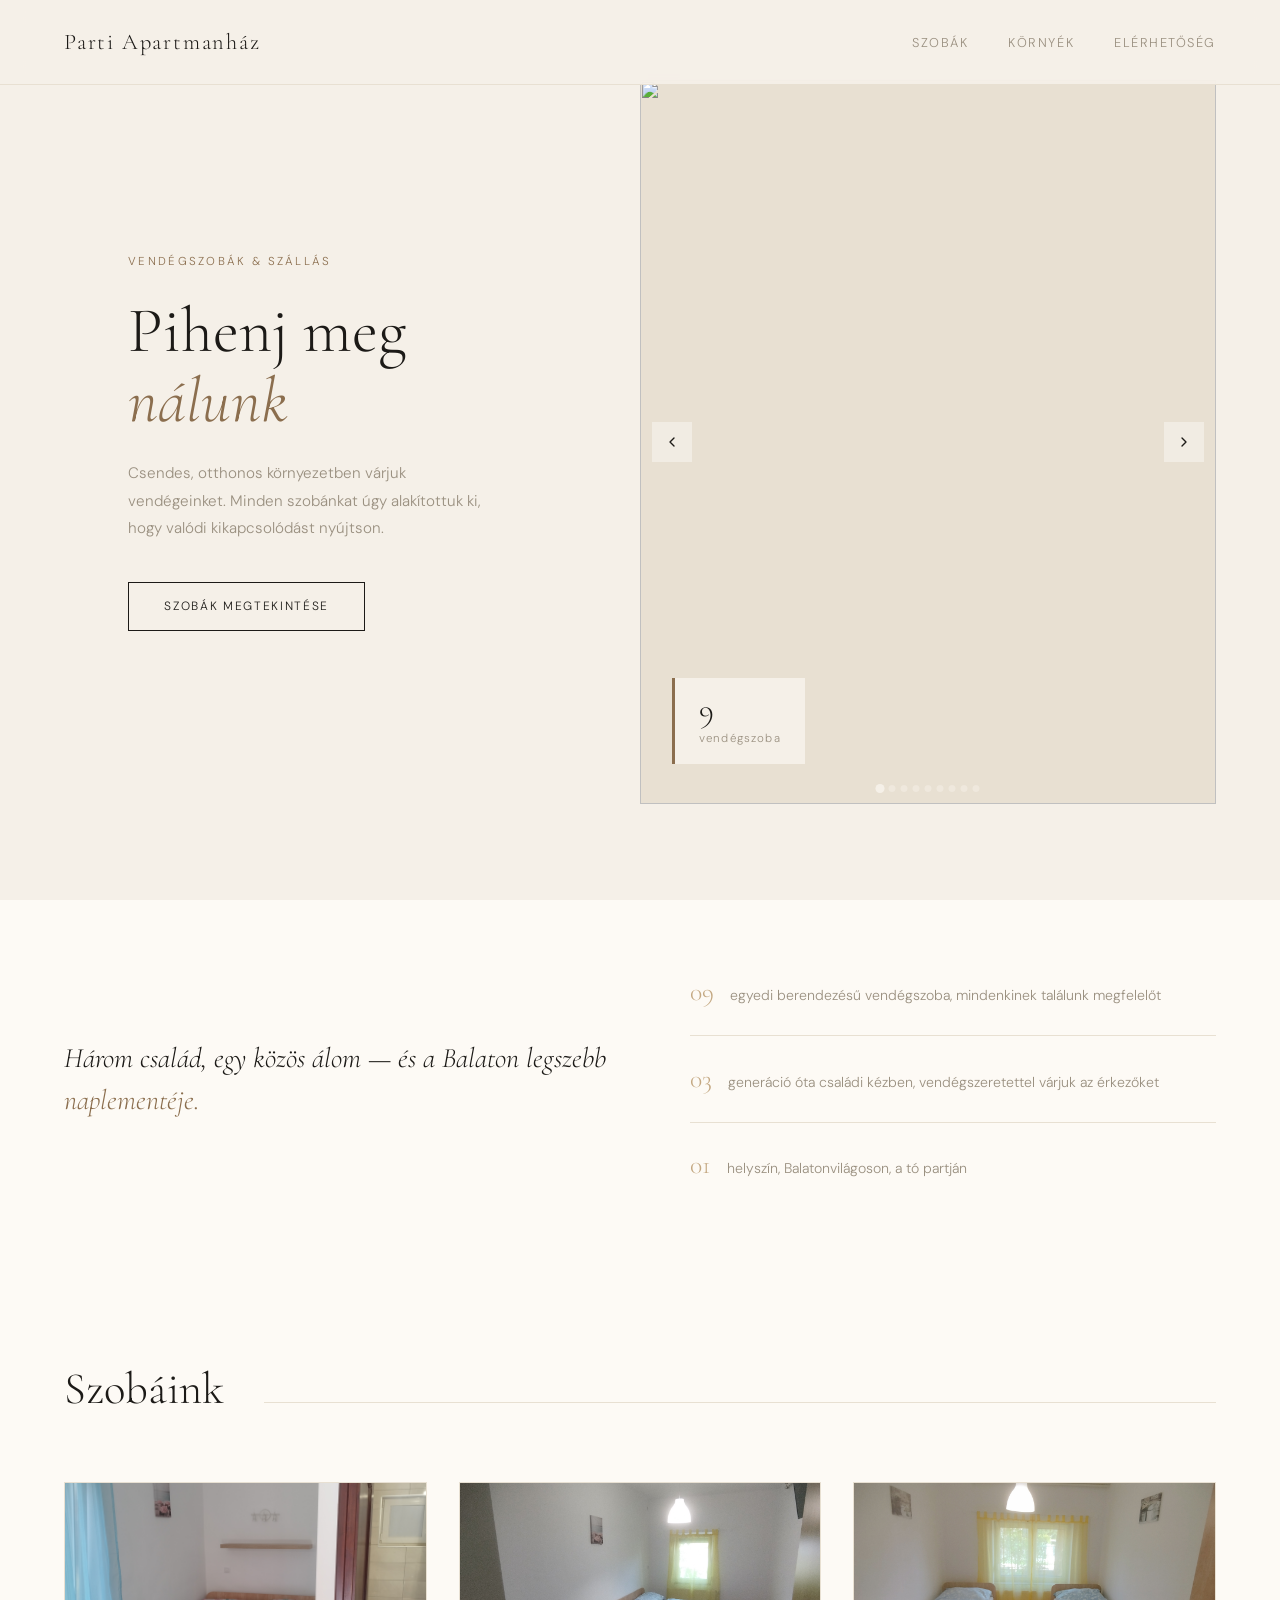
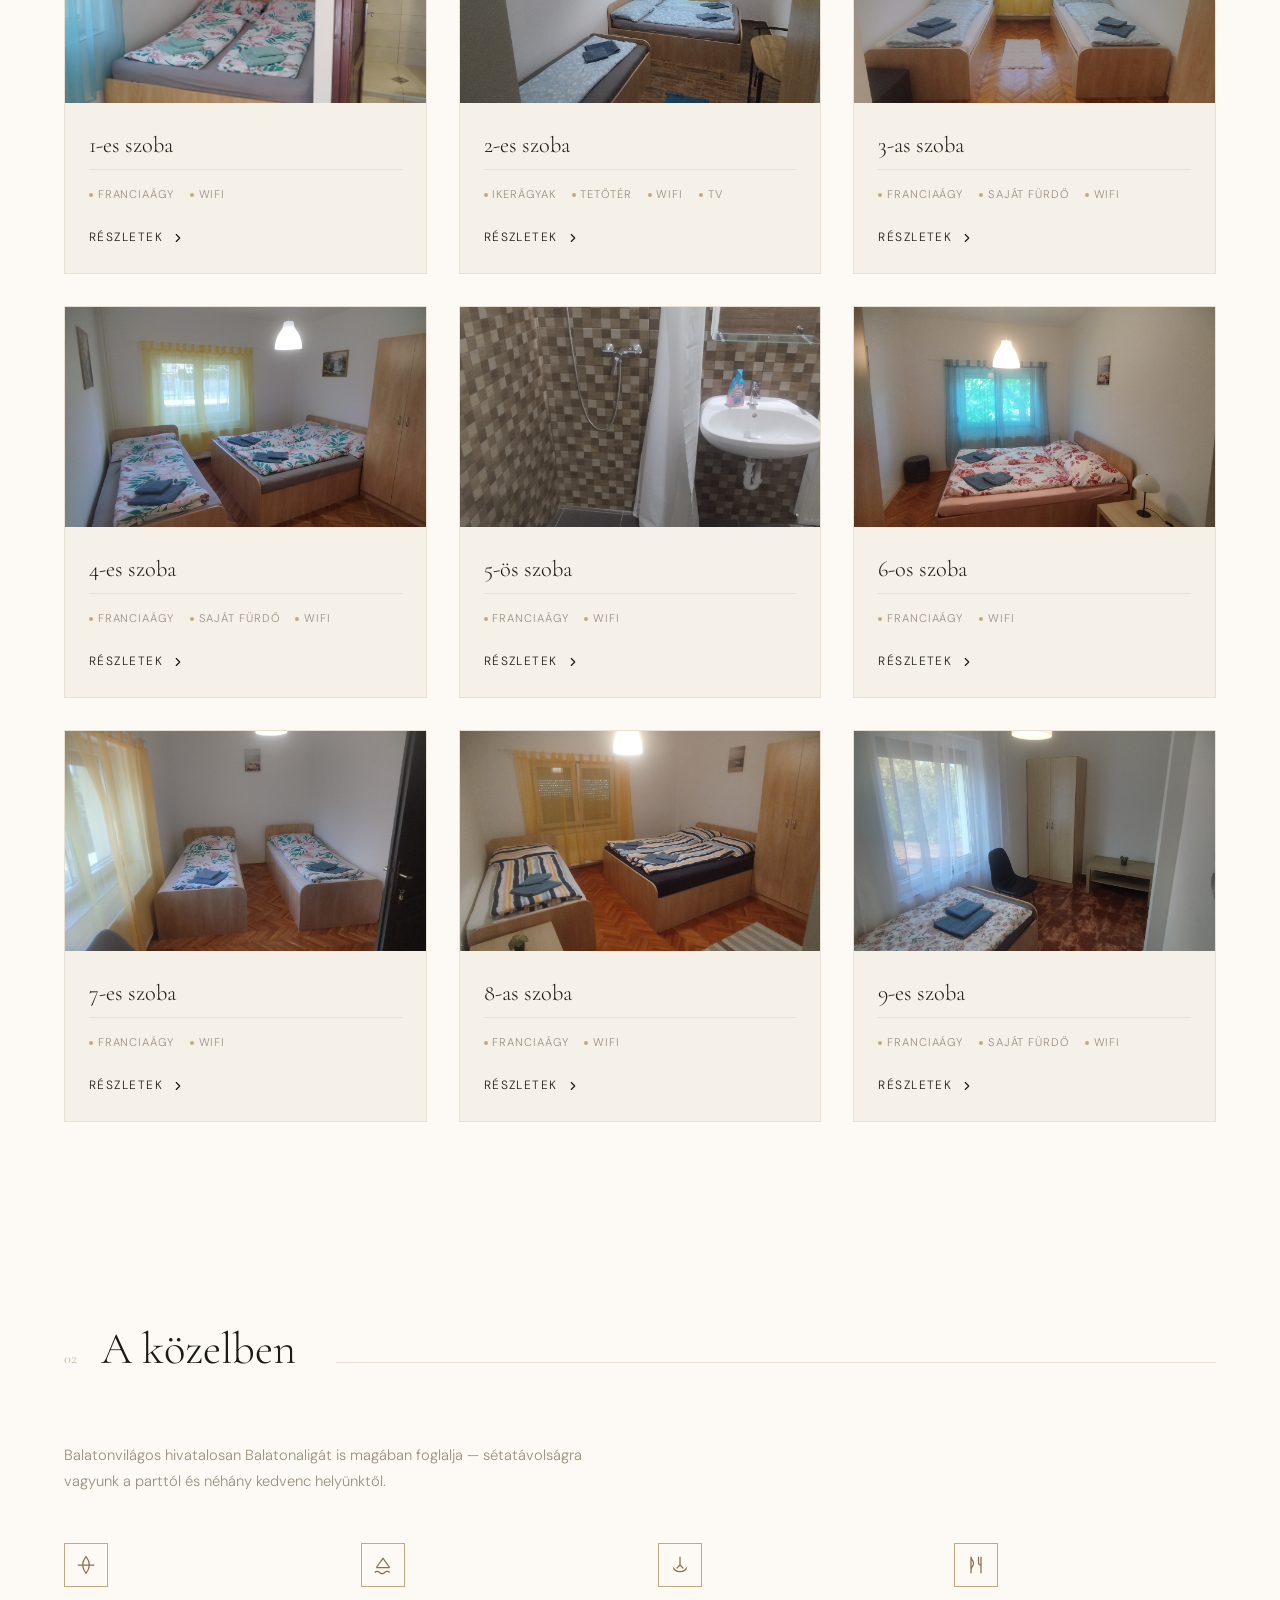
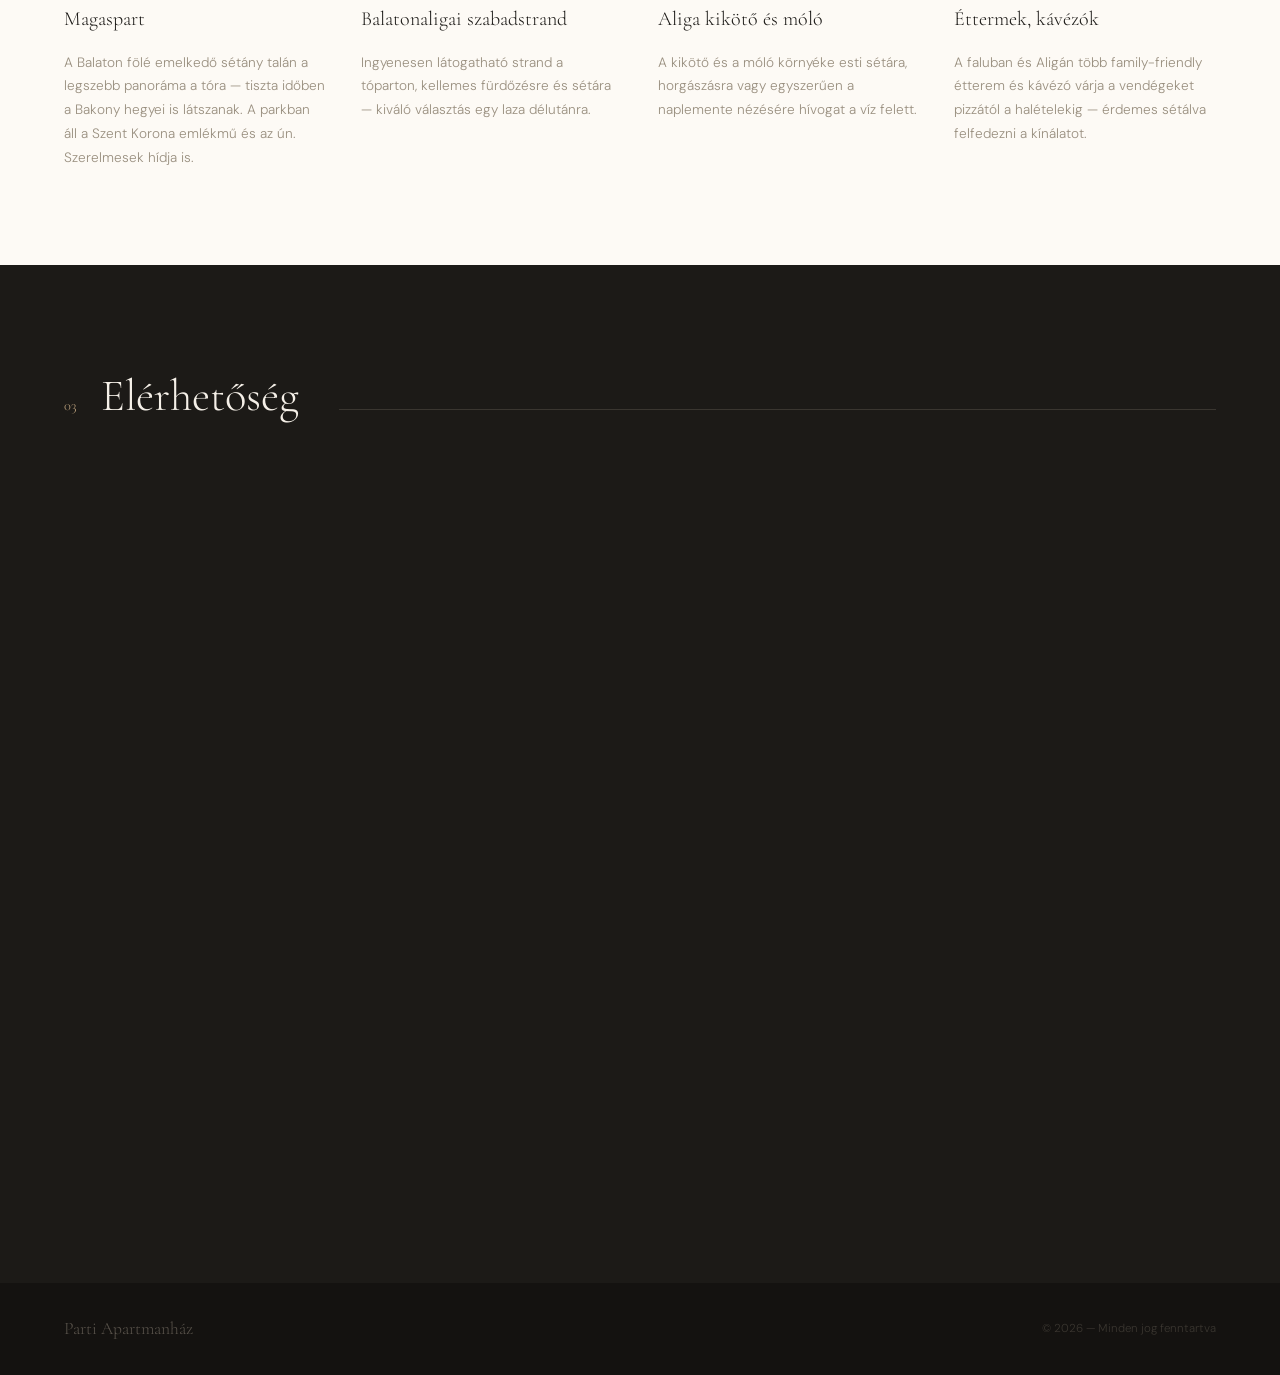
==== szoba.html @ 96afa7cb "feature" ====
<!DOCTYPE html>
<html lang="hu">

<head>
  <meta charset="UTF-8">
  <meta name="viewport" content="width=device-width, initial-scale=1.0">
  <title id="page-title">Szoba | Parti Apartmanház Balatonvilágos</title>
  <link rel="preconnect" href="https://fonts.googleapis.com">
  <link
    href="https://fonts.googleapis.com/css2?family=Cormorant+Garamond:ital,wght@0,300;0,400;1,300&family=DM+Sans:wght@300;400&display=swap"
    rel="stylesheet">
  <link rel="stylesheet" href="style.css">
</head>

<body>

  <nav>
    <a href="index.html" class="nav-logo">Parti Apartmanház</a>
    <ul class="nav-links">
      <li><a href="index.html#szobak">Szobák</a></li>
      <li><a href="index.html#elerhetoseg">Elérhetőség</a></li>
    </ul>
    <button class="nav-toggle" id="nav-toggle" aria-label="Menü">
      <svg viewBox="0 0 24 24" fill="none" stroke-width="2" stroke-linecap="round"><line x1="3" y1="6" x2="21" y2="6"/><line x1="3" y1="12" x2="21" y2="12"/><line x1="3" y1="18" x2="21" y2="18"/></svg>
    </button>
    <div class="mobile-menu" id="mobile-menu">
      <a href="index.html#szobak">Szobák</a>
      <a href="index.html#elerhetoseg">Elérhetőség</a>
    </div>
  </nav>

  <div class="page-header">
    <a href="index.html" class="back-home">
      <svg viewBox="0 0 24 24" fill="none" stroke-width="2" stroke-linecap="round" stroke-linejoin="round"><polyline points="15 18 9 12 15 6"/></svg>
      Vissza a főoldalra
    </a>
    <nav class="breadcrumb" aria-label="Morzsamenü">
      <a href="index.html">Főoldal</a>
      <span class="sep">/</span>
      <a href="index.html#szobak">Szobák</a>
      <span class="sep">/</span>
      <span class="current" id="breadcrumb-room">…</span>
    </nav>
  </div>

  <!-- SZOBA RÉSZLETEK -->
  <section class="room-hero" id="room-hero">
    <div class="room-hero-gallery">
      <div class="slideshow" id="room-slideshow">
        <div class="slideshow-track"></div>
        <button class="slide-btn prev" aria-label="Előző">
          <svg viewBox="0 0 24 24" fill="none" stroke-width="2" stroke-linecap="round" stroke-linejoin="round"><polyline points="15 18 9 12 15 6"/></svg>
        </button>
        <button class="slide-btn next" aria-label="Következő">
          <svg viewBox="0 0 24 24" fill="none" stroke-width="2" stroke-linecap="round" stroke-linejoin="round"><polyline points="9 18 15 12 9 6"/></svg>
        </button>
        <div class="slide-dots"></div>
      </div>
    </div>
    <div class="room-hero-info">
      <span class="room-hero-badge" id="room-badge" style="display:none;"></span>
      <h1 class="room-hero-name" id="room-name">…</h1>
      <p class="room-hero-desc" id="room-desc" style="display:none;"></p>
      <div class="room-hero-features" id="room-features"></div>
      <div class="price-calc" id="price-calc">
        <p class="calc-title">Ár kalkulátor</p>
        <div class="calc-row">
          <div class="calc-field">
            <label for="calc-checkin">Érkezés</label>
            <input type="date" id="calc-checkin">
          </div>
          <div class="calc-field">
            <label for="calc-checkout">Távozás</label>
            <input type="date" id="calc-checkout">
          </div>
        </div>
        <div class="calc-row calc-row-guests">
          <div class="calc-field">
            <label for="calc-guests">Fő</label>
            <input type="number" id="calc-guests" min="1" value="2">
          </div>
        </div>
        <div class="calc-result" id="calc-result"></div>
        <a href="#" class="btn calc-cta" id="calc-inquiry">Ajánlatkérés e-mailben</a>
        <div class="calc-phone-block">
          <span class="calc-phone-label">Vagy hívj minket közvetlenül</span>
          <a href="tel:+36305339227" class="calc-phone">
            <svg viewBox="0 0 24 24" fill="none" stroke="currentColor" stroke-width="1.5">
              <path d="M22 16.92v3a2 2 0 01-2.18 2 19.79 19.79 0 01-8.63-3.07A19.5 19.5 0 013.07 9.81 19.79 19.79 0 01.5 1.23 2 2 0 012.48 1h3a2 2 0 012 1.72c.127.96.361 1.903.7 2.81a2 2 0 01-.45 2.11L6.91 8.5a16 16 0 006.59 6.59l1.56-1.56a2 2 0 012.11-.45c.907.339 1.85.573 2.81.7A2 2 0 0122 16.92z"/>
            </svg>
            +36 30 533 9227
          </a>
        </div>
        <p class="calc-note">A megjelenő ár tájékoztató jellegű; a végleges foglalást e-mailben vagy telefonon erősítjük vissza.</p>
      </div>
    </div>
  </section>

  <!-- LAPOZÁS A SZOBÁK KÖZÖTT -->
  <nav class="room-pagination" id="room-pagination" aria-label="Szoba lapozó"></nav>

  <!-- ELÉRHETŐSÉG -->
  <section id="elerhetoseg">
    <div class="section-header fade-in">
      <span class="section-num">02</span>
      <h2 class="section-title">Elérhetőség</h2>
      <div class="section-divider"></div>
    </div>
    <div class="contact-grid">
      <div class="fade-in">
        <p class="contact-intro">Szívesen várjuk érdeklődésüket és foglalásaikat.</p>
        <p class="contact-note">Kérdés esetén hívjon minket telefonon vagy írjon e-mailt</p>
      </div>
      <div class="contact-items fade-in">
        <div class="contact-item">
          <div class="contact-icon">
            <svg width="18" height="18" viewBox="0 0 24 24" fill="none" stroke="currentColor" stroke-width="1.5">
              <path d="M22 16.92v3a2 2 0 01-2.18 2 19.79 19.79 0 01-8.63-3.07A19.5 19.5 0 013.07 9.81 19.79 19.79 0 01.5 1.23 2 2 0 012.48 1h3a2 2 0 012 1.72c.127.96.361 1.903.7 2.81a2 2 0 01-.45 2.11L6.91 8.5a16 16 0 006.59 6.59l1.56-1.56a2 2 0 012.11-.45c.907.339 1.85.573 2.81.7A2 2 0 0122 16.92z"/>
            </svg>
          </div>
          <div>
            <div class="contact-label">Telefon</div>
            <div class="contact-value"><a href="tel:+36305339227">+36 30 533 9227</a></div>
          </div>
        </div>
        <div class="contact-item">
          <div class="contact-icon">
            <svg width="18" height="18" viewBox="0 0 24 24" fill="none" stroke="currentColor" stroke-width="1.5">
              <path d="M4 4h16c1.1 0 2 .9 2 2v12c0 1.1-.9 2-2 2H4c-1.1 0-2-.9-2-2V6c0-1.1.9-2 2-2z"/>
              <polyline points="22,6 12,13 2,6"/>
            </svg>
          </div>
          <div>
            <div class="contact-label">E-mail</div>
            <div class="contact-value"><a href="mailto:albitzgabor@freemail.hu">albitzgabor@freemail.hu</a></div>
          </div>
        </div>
        <div class="contact-item">
          <div class="contact-icon">
            <svg width="18" height="18" viewBox="0 0 24 24" fill="none" stroke="currentColor" stroke-width="1.5">
              <path d="M21 10c0 7-9 13-9 13s-9-6-9-13a9 9 0 0118 0z"/>
              <circle cx="12" cy="10" r="3"/>
            </svg>
          </div>
          <div>
            <div class="contact-label">Cím</div>
            <div class="contact-value">Balatonvilágos, Hunyadi u. 19, 8170</div>
          </div>
        </div>
      </div>
    </div>
  </section>

  <footer>
    <span class="footer-logo">Parti Apartmanház</span>
    <span class="footer-copy">&copy; 2026 — Minden jog fenntartva</span>
  </footer>

  <!-- LIGHTBOX -->
  <div id="lb-overlay">
    <button id="lb-close" aria-label="Bezárás">×</button>
    <button id="lb-prev" aria-label="Előző">‹</button>
    <img id="lb-img" src="" alt="">
    <button id="lb-next" aria-label="Következő">›</button>
    <div id="lb-counter"></div>
  </div>

  <script src="images.js"></script>
  <script src="prices.js"></script>
  <script src="site.js"></script>
  <script>
  (() => {
    'use strict';

    const params = new URLSearchParams(window.location.search);
    const id = parseInt(params.get('id'), 10);
    const rooms = SITE_CONFIG.rooms;
    const idx = rooms.findIndex(r => r.id === id);

    if (idx === -1) {
      // Ismeretlen / hiányzó azonosító — vissza a szobalistához
      window.location.replace('index.html#szobak');
      return;
    }

    const room = rooms[idx];

    document.title = `${room.name} | Parti Apartmanház Balatonvilágos`;
    document.getElementById('breadcrumb-room').textContent = room.name;
    document.getElementById('room-name').textContent = room.name;

    if (room.badge) {
      const badgeEl = document.getElementById('room-badge');
      badgeEl.textContent = room.badge;
      badgeEl.style.display = '';
    }

    if (room.desc) {
      const descEl = document.getElementById('room-desc');
      descEl.textContent = room.desc;
      descEl.style.display = '';
    }

    document.getElementById('room-features').innerHTML =
      room.features.map(f => `<span class="feature-tag">${f}</span>`).join('');

    // ── Galéria ──────────────────────────────────────────────
    const gallery = document.getElementById('room-slideshow');
    Site.initSlideshow(gallery, room.images, room.autoDelay || 0);

    // ── Árkalkulátor ───────────────────────────────────────────
    Site.initPriceCalculator(
      document.getElementById('price-calc'),
      room,
      'albitzgabor@freemail.hu'
    );

    // ── Előző / következő szoba lapozó ────────────────────────
    const pag = document.getElementById('room-pagination');
    const prevRoom = rooms[(idx - 1 + rooms.length) % rooms.length];
    const nextRoom = rooms[(idx + 1) % rooms.length];

    pag.innerHTML = `
      <a href="szoba.html?id=${prevRoom.id}" class="prev">
        <span class="room-pagination-label">← Előző szoba</span>
        <span class="room-pagination-name">${prevRoom.name}</span>
      </a>
      <a href="szoba.html?id=${nextRoom.id}" class="next">
        <span class="room-pagination-label">Következő szoba →</span>
        <span class="room-pagination-name">${nextRoom.name}</span>
      </a>
    `;

    // ── Fade-in ────────────────────────────────────────────────
    Site.initFadeIn();

  })();
  </script>

</body>
</html>
---- style.css ----
*, *::before, *::after { box-sizing: border-box; margin: 0; padding: 0; }

:root {
  --sand: #F5F0E8;
  --stone: #E8E0D2;
  --warm-gray: #9A9080;
  --dark: #1C1A17;
  --accent: #8B6E4E;
  --light-accent: #C4A882;
}

html { scroll-behavior: smooth; }

body {
  font-family: 'DM Sans', sans-serif;
  background: var(--sand);
  color: var(--dark);
  font-weight: 300;
  line-height: 1.6;
  overflow-x: hidden;
}

a { color: inherit; }

/* ── NAV ── */
nav {
  position: fixed; top: 0; left: 0; right: 0; z-index: 100;
  display: flex; justify-content: space-between; align-items: center;
  padding: 1.5rem 4rem;
  background: rgba(245,240,232,.9);
  backdrop-filter: blur(12px);
  border-bottom: 1px solid var(--stone);
}
.nav-logo {
  font-family: 'Cormorant Garamond', serif;
  font-size: 1.4rem; font-weight: 300; letter-spacing: .08em;
  color: var(--dark); text-decoration: none;
}
.nav-links { display: flex; gap: 2.5rem; list-style: none; }
.nav-links a {
  font-size: .8rem; letter-spacing: .12em; text-transform: uppercase;
  color: var(--warm-gray); text-decoration: none; transition: color .2s;
}
.nav-links a:hover, .nav-links a.active { color: var(--dark); }

.nav-toggle {
  display: none; background: none; border: none; cursor: pointer;
  width: 40px; height: 40px; align-items: center; justify-content: center;
  flex-shrink: 0;
}
.nav-toggle svg { width: 22px; height: 22px; stroke: var(--dark); }

.mobile-menu {
  position: absolute; top: 100%; left: 0; right: 0;
  background: var(--sand); border-bottom: 1px solid var(--stone);
  display: flex; flex-direction: column;
  padding: .5rem 1.5rem 1rem;
  transform: translateY(-8px); opacity: 0; pointer-events: none;
  transition: transform .22s ease, opacity .22s ease;
}
.mobile-menu.open { transform: translateY(0); opacity: 1; pointer-events: auto; }
.mobile-menu a {
  padding: 1rem 0; font-size: .95rem; letter-spacing: .04em;
  color: var(--dark); text-decoration: none;
  border-bottom: 1px solid var(--stone);
}
.mobile-menu a:last-child { border-bottom: none; }

/* ── SECTIONS ── */
section { padding: 6rem 4rem; }
.section-header { display: flex; align-items: baseline; gap: 1.5rem; margin-bottom: 3.5rem; }
.section-num { font-family: 'Cormorant Garamond', serif; font-size: .9rem; color: var(--light-accent); }
.section-title { font-family: 'Cormorant Garamond', serif; font-size: clamp(2rem,3.5vw,2.8rem); font-weight: 300; }
.section-divider { flex: 1; height: 1px; background: var(--stone); margin-left: 1rem; }

.btn {
  display: inline-block; padding: .85rem 2.2rem;
  border: 1px solid var(--dark);
  font-size: .75rem; letter-spacing: .14em; text-transform: uppercase;
  color: var(--dark); text-decoration: none; transition: all .25s;
}
.btn:hover { background: var(--dark); color: var(--sand); }
.btn-light { border-color: var(--light-accent); color: var(--light-accent); }
.btn-light:hover { background: var(--light-accent); color: var(--dark); }

/* ── SLIDESHOW ── */
.slideshow {
  position: relative; overflow: hidden;
  width: 100%; height: 100%; background: var(--stone);
}
.slideshow-track { display: flex; width: 100%; height: 100%; }
.slideshow-track img {
  min-width: 100%; width: 100%; height: 100%;
  object-fit: contain; background: var(--stone);
  display: block; flex-shrink: 0; cursor: zoom-in;
}
.slide-btn {
  position: absolute; top: 50%; transform: translateY(-50%);
  background: rgba(245,240,232,.75); border: none; cursor: pointer;
  width: 40px; height: 40px;
  display: flex; align-items: center; justify-content: center;
  transition: background .2s; z-index: 2; padding: 0;
}
.slide-btn:hover { background: rgba(245,240,232,.97); }
.slide-btn.prev { left: .75rem; }
.slide-btn.next { right: .75rem; }
.slide-btn svg { width: 16px; height: 16px; stroke: var(--dark); }
.slide-dots {
  position: absolute; bottom: .75rem; left: 50%; transform: translateX(-50%);
  display: flex; gap: 5px; z-index: 2;
}
.slide-dot {
  width: 7px; height: 7px; border-radius: 50%;
  background: rgba(245,240,232,.5); border: none; cursor: pointer; padding: 0;
  transition: background .2s, transform .2s;
}
.slide-dot.active { background: var(--sand); transform: scale(1.3); }

/* ── HERO ── */
.hero { min-height: 100vh; display: grid; grid-template-columns: 1fr 1fr; padding-top: 5rem; }
.hero-text { display: flex; flex-direction: column; justify-content: center; padding: 6rem 4rem; gap: 2.5rem; }
.hero-eyebrow { font-size: .72rem; letter-spacing: .2em; text-transform: uppercase; color: var(--accent); margin-bottom: 1.5rem; }
.hero-title { font-family: 'Cormorant Garamond', serif; font-size: clamp(3rem,5vw,5rem); font-weight: 300; line-height: 1.1; margin-bottom: 1.5rem; }
.hero-title em { font-style: italic; color: var(--accent); }
.hero-sub { font-size: .95rem; color: var(--warm-gray); max-width: 360px; line-height: 1.8; margin-bottom: 2.5rem; }
.hero-main .btn { align-self: flex-start; }

.hero-image { position: relative; overflow: hidden; min-height: 400px; }
.hero-image .slideshow { min-height: 400px; }
.hero-stat {
  position: absolute; bottom: 2.5rem; left: 2rem;
  background: var(--sand); padding: 1rem 1.5rem;
  border-left: 3px solid var(--accent); z-index: 3;
}
.hero-stat-num { font-family: 'Cormorant Garamond', serif; font-size: 2rem; font-weight: 300; line-height: 1; }
.hero-stat-label { font-size: .72rem; color: var(--warm-gray); letter-spacing: .1em; margin-top: .2rem; }

/* ── ABOUT STRIP ── */
#rolunk { background: #FDFAF5; padding-top: 4.5rem; padding-bottom: 4.5rem; }
.about-strip { display: grid; grid-template-columns: 1.1fr 1fr; gap: 3rem; align-items: center; }
.about-quote {
  font-family: 'Cormorant Garamond', serif; font-style: italic;
  font-size: clamp(1.4rem,2.2vw,1.9rem); font-weight: 300; line-height: 1.5;
  color: var(--dark);
}
.about-quote em { color: var(--accent); font-style: italic; }
.about-facts { display: flex; flex-direction: column; gap: 1.4rem; }
.about-fact { display: flex; align-items: baseline; gap: 1rem; border-bottom: 1px solid var(--stone); padding-bottom: 1.4rem; }
.about-fact:last-child { border-bottom: none; padding-bottom: 0; }
.about-fact-num { font-family: 'Cormorant Garamond', serif; font-size: 1.6rem; color: var(--light-accent); flex-shrink: 0; }
.about-fact-text { font-size: .88rem; color: var(--warm-gray); line-height: 1.7; }

/* ── ROOMS GRID ── */
#szobak { background: #FDFAF5; }
.rooms-grid { display: grid; grid-template-columns: repeat(auto-fill, minmax(300px,1fr)); gap: 2rem; }
.room-card {
  background: var(--sand); border: 1px solid var(--stone);
  transition: transform .3s, box-shadow .3s; text-decoration: none; color: inherit;
  display: block;
}
.room-card:hover { transform: translateY(-4px); box-shadow: 0 12px 32px rgba(28,26,23,.08); }
.room-img { height: 220px; position: relative; overflow: hidden; pointer-events: none; }
.room-img img { width: 100%; height: 100%; object-fit: cover; display: block; }
.room-badge {
  position: absolute; top: 1rem; right: 1rem;
  background: var(--sand); padding: .3rem .75rem;
  font-size: .65rem; letter-spacing: .12em; text-transform: uppercase;
  color: var(--accent); border: 1px solid var(--light-accent);
  z-index: 3;
}
.room-body { padding: 1.5rem; }
.room-name { font-family: 'Cormorant Garamond', serif; font-size: 1.4rem; font-weight: 300; margin-bottom: .4rem; }
.room-desc { font-size: .85rem; color: var(--warm-gray); line-height: 1.7; margin-bottom: 1.2rem; min-height: 1em; }
.room-features {
  display: flex; gap: 1rem; flex-wrap: wrap;
  border-top: 1px solid var(--stone); padding-top: 1rem; margin-bottom: 1.2rem;
}
.feature-tag { font-size: .7rem; letter-spacing: .08em; text-transform: uppercase; color: var(--warm-gray); display: flex; align-items: center; gap: .3rem; }
.feature-tag::before { content: ''; width: 4px; height: 4px; border-radius: 50%; background: var(--light-accent); flex-shrink: 0; }
.room-link { font-size: .75rem; letter-spacing: .12em; text-transform: uppercase; color: var(--dark); display: inline-flex; align-items: center; gap: .5rem; }
.room-link svg { width: 14px; height: 14px; stroke: var(--dark); transition: transform .2s; }
.room-card:hover .room-link svg { transform: translateX(4px); }

/* ── FEJLÉC (szoba.html) ── */
.page-header {
  padding: 7rem 4rem 0; display: flex; flex-direction: column; gap: .9rem;
}
.back-home {
  display: inline-flex; align-items: center; gap: .55rem; align-self: flex-start;
  font-size: .78rem; letter-spacing: .1em; text-transform: uppercase;
  color: var(--dark); text-decoration: none; padding: .55rem 1rem;
  border: 1px solid var(--stone); transition: background .2s, border-color .2s;
}
.back-home:hover { background: #FDFAF5; border-color: var(--light-accent); }
.back-home svg { width: 14px; height: 14px; stroke: currentColor; }

.breadcrumb {
  padding: 0; font-size: .78rem; letter-spacing: .04em;
  color: var(--warm-gray); display: flex; gap: .5rem; align-items: center; flex-wrap: wrap;
}
.breadcrumb a { color: var(--warm-gray); text-decoration: none; }
.breadcrumb a:hover { color: var(--dark); }
.breadcrumb .sep { color: var(--light-accent); }
.breadcrumb .current { color: var(--dark); }

/* ── ÁRKALKULÁTOR ── */
.price-calc {
  border: 1px solid var(--stone); background: #FDFAF5; padding: 1.6rem;
  max-width: 460px;
}
.calc-title {
  font-family: 'Cormorant Garamond', serif; font-size: 1.3rem; font-weight: 300;
  margin-bottom: 1.1rem;
}
.calc-row { display: grid; grid-template-columns: 1fr 1fr; gap: 1rem; margin-bottom: 1rem; }
.calc-row.calc-row-guests { grid-template-columns: 1fr; max-width: 160px; }
.calc-field { display: flex; flex-direction: column; gap: .35rem; }
.calc-field label {
  font-size: .68rem; letter-spacing: .1em; text-transform: uppercase; color: var(--warm-gray);
}
.calc-field input {
  font-family: 'DM Sans', sans-serif; font-size: .9rem; color: var(--dark);
  border: none; border-bottom: 1px solid var(--stone); background: transparent;
  padding: .5rem .1rem; outline: none; transition: border-color .2s;
}
.calc-field input:focus { border-color: var(--accent); }

.calc-result { margin: 1.2rem 0; min-height: 1.5rem; }
.calc-line { display: flex; justify-content: space-between; font-size: .85rem; color: var(--warm-gray); padding: .4rem 0; }
.calc-line-note { font-size: .75rem; font-style: italic; color: var(--accent); }
.calc-total {
  border-top: 1px solid var(--stone); margin-top: .3rem; padding-top: .8rem;
  font-size: 1.05rem; color: var(--dark);
}
.calc-total span:last-child { font-family: 'Cormorant Garamond', serif; font-size: 1.4rem; }
.calc-warning { font-size: .8rem; color: var(--accent); padding: .4rem 0; }
.calc-missing { font-size: .85rem; color: var(--warm-gray); }

.calc-cta {
  display: block; width: 100%; text-align: center; margin-top: .4rem;
}
.calc-cta[aria-disabled="true"] { opacity: .45; pointer-events: none; }
.calc-note { font-size: .72rem; color: var(--warm-gray); margin-top: .9rem; line-height: 1.6; }

/* ── TELEFON KIEMELÉS a kalkulátorban ── */
.calc-phone-block {
  margin-top: 1.2rem; padding-top: 1.2rem; border-top: 1px solid var(--stone);
  text-align: center;
}
.calc-phone-label {
  display: block; font-size: .68rem; letter-spacing: .1em; text-transform: uppercase;
  color: var(--warm-gray); margin-bottom: .5rem;
}
.calc-phone {
  display: inline-flex; align-items: center; gap: .55rem;
  font-family: 'Cormorant Garamond', serif; font-size: 1.7rem; font-weight: 400;
  color: var(--accent); text-decoration: none; transition: color .2s;
}
.calc-phone svg { width: 20px; height: 20px; stroke: currentColor; flex-shrink: 0; }
.calc-phone:hover { color: var(--dark); }

/* ── TÉRKÉP (index.html) ── */
.map-wrap {
  margin-top: 3.5rem; border: 1px solid #2E2B27; height: 380px; overflow: hidden;
}
.map-wrap iframe { width: 100%; height: 100%; border: 0; display: block; }

/* ── A KÖZELBEN (index.html) ── */
#kornyek { background: #FDFAF5; }
.kornyek-intro { font-size: .92rem; color: var(--warm-gray); max-width: 560px; line-height: 1.8; margin-bottom: 3rem; }
.kornyek-grid { display: grid; grid-template-columns: repeat(auto-fill, minmax(260px,1fr)); gap: 2.2rem; }
.kornyek-card { display: flex; flex-direction: column; gap: 1rem; }
.kornyek-icon {
  width: 44px; height: 44px; flex-shrink: 0;
  border: 1px solid var(--light-accent); color: var(--accent);
  display: flex; align-items: center; justify-content: center;
}
.kornyek-icon svg { width: 20px; height: 20px; stroke: currentColor; }
.kornyek-card h3 { font-family: 'Cormorant Garamond', serif; font-size: 1.25rem; font-weight: 300; }
.kornyek-card p { font-size: .85rem; color: var(--warm-gray); line-height: 1.75; }

/* ── ROOM DETAIL HERO ── */
.room-hero { padding: 2rem 4rem 5rem; display: grid; grid-template-columns: 1.15fr .85fr; gap: 3.5rem; }
.room-hero-gallery { position: relative; height: 520px; border: 1px solid var(--stone); }
.room-hero-gallery .slideshow { height: 100%; }
.room-hero-info { display: flex; flex-direction: column; justify-content: center; }
.room-hero-badge {
  align-self: flex-start; margin-bottom: 1.2rem;
  padding: .35rem .9rem; font-size: .68rem; letter-spacing: .12em; text-transform: uppercase;
  color: var(--accent); border: 1px solid var(--light-accent);
}
.room-hero-name { font-family: 'Cormorant Garamond', serif; font-size: clamp(2.3rem,4vw,3.4rem); font-weight: 300; margin-bottom: 1.2rem; }
.room-hero-desc { font-size: .95rem; color: var(--warm-gray); line-height: 1.85; margin-bottom: 2rem; max-width: 460px; }
.room-hero-features { display: flex; flex-wrap: wrap; gap: .9rem; margin-bottom: 2.4rem; }
.room-hero-features .feature-tag {
  font-size: .72rem; padding: .5rem .9rem; border: 1px solid var(--stone); background: #FDFAF5;
}
.room-hero-cta { display: flex; gap: 1rem; flex-wrap: wrap; }

/* ── ROOM PAGINATION ── */
.room-pagination {
  display: flex; justify-content: space-between; align-items: stretch;
  border-top: 1px solid var(--stone); border-bottom: 1px solid var(--stone);
  margin: 0 4rem;
}
.room-pagination a {
  flex: 1; padding: 1.6rem 1rem; text-decoration: none; color: var(--dark);
  display: flex; flex-direction: column; gap: .4rem; transition: background .2s;
}
.room-pagination a:hover { background: #FDFAF5; }
.room-pagination a.next { text-align: right; align-items: flex-end; border-left: 1px solid var(--stone); }
.room-pagination-label { font-size: .68rem; letter-spacing: .14em; text-transform: uppercase; color: var(--warm-gray); }
.room-pagination-name { font-family: 'Cormorant Garamond', serif; font-size: 1.3rem; }

/* ── CONTACT ── */
#elerhetoseg { background: var(--dark); color: var(--sand); }
#elerhetoseg .section-title { color: var(--sand); }
#elerhetoseg .section-num { color: var(--light-accent); }
#elerhetoseg .section-divider { background: #3A3630; }
.contact-grid { display: grid; grid-template-columns: 1fr 1fr; gap: 4rem; align-items: start; }
.contact-intro {
  font-family: 'Cormorant Garamond', serif;
  font-size: clamp(1.4rem,2.5vw,2rem); font-weight: 300; font-style: italic;
  color: var(--light-accent); line-height: 1.5; margin-bottom: 2rem;
}
.contact-note { font-size: .85rem; color: #7A7268; line-height: 1.8; }
.contact-items { display: flex; flex-direction: column; gap: 1.8rem; }
.contact-item { display: flex; align-items: flex-start; gap: 1.2rem; padding-bottom: 1.8rem; border-bottom: 1px solid #2E2B27; }
.contact-item:last-child { border-bottom: none; padding-bottom: 0; }
.contact-icon {
  width: 40px; height: 40px; flex-shrink: 0; border: 1px solid #3A3630;
  display: flex; align-items: center; justify-content: center; color: var(--light-accent);
}
.contact-label { font-size: .7rem; letter-spacing: .15em; text-transform: uppercase; color: #7A7268; margin-bottom: .3rem; }
.contact-value { font-size: 1rem; color: var(--sand); }
.contact-value a { color: var(--light-accent); text-decoration: none; }
.contact-value a:hover { text-decoration: underline; }

/* ── FOOTER ── */
footer { background: #141210; padding: 2rem 4rem; display: flex; justify-content: space-between; align-items: center; }
.footer-logo { font-family: 'Cormorant Garamond', serif; font-size: 1.1rem; font-weight: 300; color: #5A544C; }
.footer-copy { font-size: .72rem; color: #3A3630; }

/* ── FADE-IN ── */
.fade-in { opacity: 0; transform: translateY(24px); transition: opacity .7s ease, transform .7s ease; }
.fade-in.visible { opacity: 1; transform: none; }

/* ── LIGHTBOX ── */
#lb-overlay {
  display: none; position: fixed; inset: 0; z-index: 9000;
  background: rgba(0,0,0,.9); align-items: center; justify-content: center;
}
#lb-overlay.open { display: flex; }
#lb-close {
  position: fixed; top: 16px; right: 20px;
  background: none; border: 1px solid rgba(255,255,255,.3);
  color: #fff; width: 40px; height: 40px; border-radius: 50%;
  font-size: 22px; cursor: pointer; display: flex; align-items: center; justify-content: center;
}
#lb-prev, #lb-next {
  position: fixed; top: 50%; transform: translateY(-50%);
  background: rgba(255,255,255,.12); border: none; color: #fff;
  width: 46px; height: 46px; border-radius: 50%; font-size: 26px; cursor: pointer;
}
#lb-prev { left: 16px; }
#lb-next { right: 16px; }
#lb-img { max-width: 92vw; max-height: 88vh; object-fit: contain; border-radius: 4px; display: block; }
#lb-counter { position: fixed; bottom: 18px; left: 50%; transform: translateX(-50%); color: rgba(255,255,255,.55); font-size: 13px; font-family: 'DM Sans', sans-serif; }

/* ── RESPONSIVE ── */
@media (max-width: 900px) {
  nav { padding: 1.1rem 1.5rem; position: fixed; }
  .nav-links { display: none; }
  .nav-toggle { display: flex; }

  .hero { grid-template-columns: 1fr; min-height: auto; }
  .hero-image { height: 68vw; min-height: 260px; order: -1; }
  .hero-text { padding: 6rem 1.5rem 3rem; gap: 2rem; }
  .hero-stat { bottom: 1rem; left: 1rem; padding: .75rem 1.1rem; }
  .hero-stat-num { font-size: 1.5rem; }

  section { padding: 4rem 1.5rem; }
  #rolunk { padding-top: 3rem; padding-bottom: 3rem; }
  .about-strip { grid-template-columns: 1fr; gap: 2rem; }

  .page-header { padding: 5.5rem 1.5rem 0; }
  .room-hero { padding: 1.5rem 1.5rem 3rem; grid-template-columns: 1fr; gap: 2rem; }
  .room-hero-gallery { height: 300px; }
  .room-hero-desc { max-width: none; }
  .price-calc { max-width: none; padding: 1.3rem; }
  .calc-row { grid-template-columns: 1fr; gap: .6rem; }
  .calc-phone { font-size: 1.4rem; }
  .map-wrap { height: 260px; margin-top: 2.5rem; }
  .kornyek-intro { margin-bottom: 2rem; }

  .room-pagination { margin: 0 1.5rem; flex-direction: column; }
  .room-pagination a.next { border-left: none; border-top: 1px solid var(--stone); text-align: left; align-items: flex-start; }

  .contact-grid { grid-template-columns: 1fr; gap: 2.5rem; }
  footer { flex-direction: column; gap: .5rem; text-align: center; padding: 1.5rem; }
}

@media (max-width: 480px) {
  .room-hero-gallery { height: 240px; }
  .slide-btn { width: 34px; height: 34px; }
}
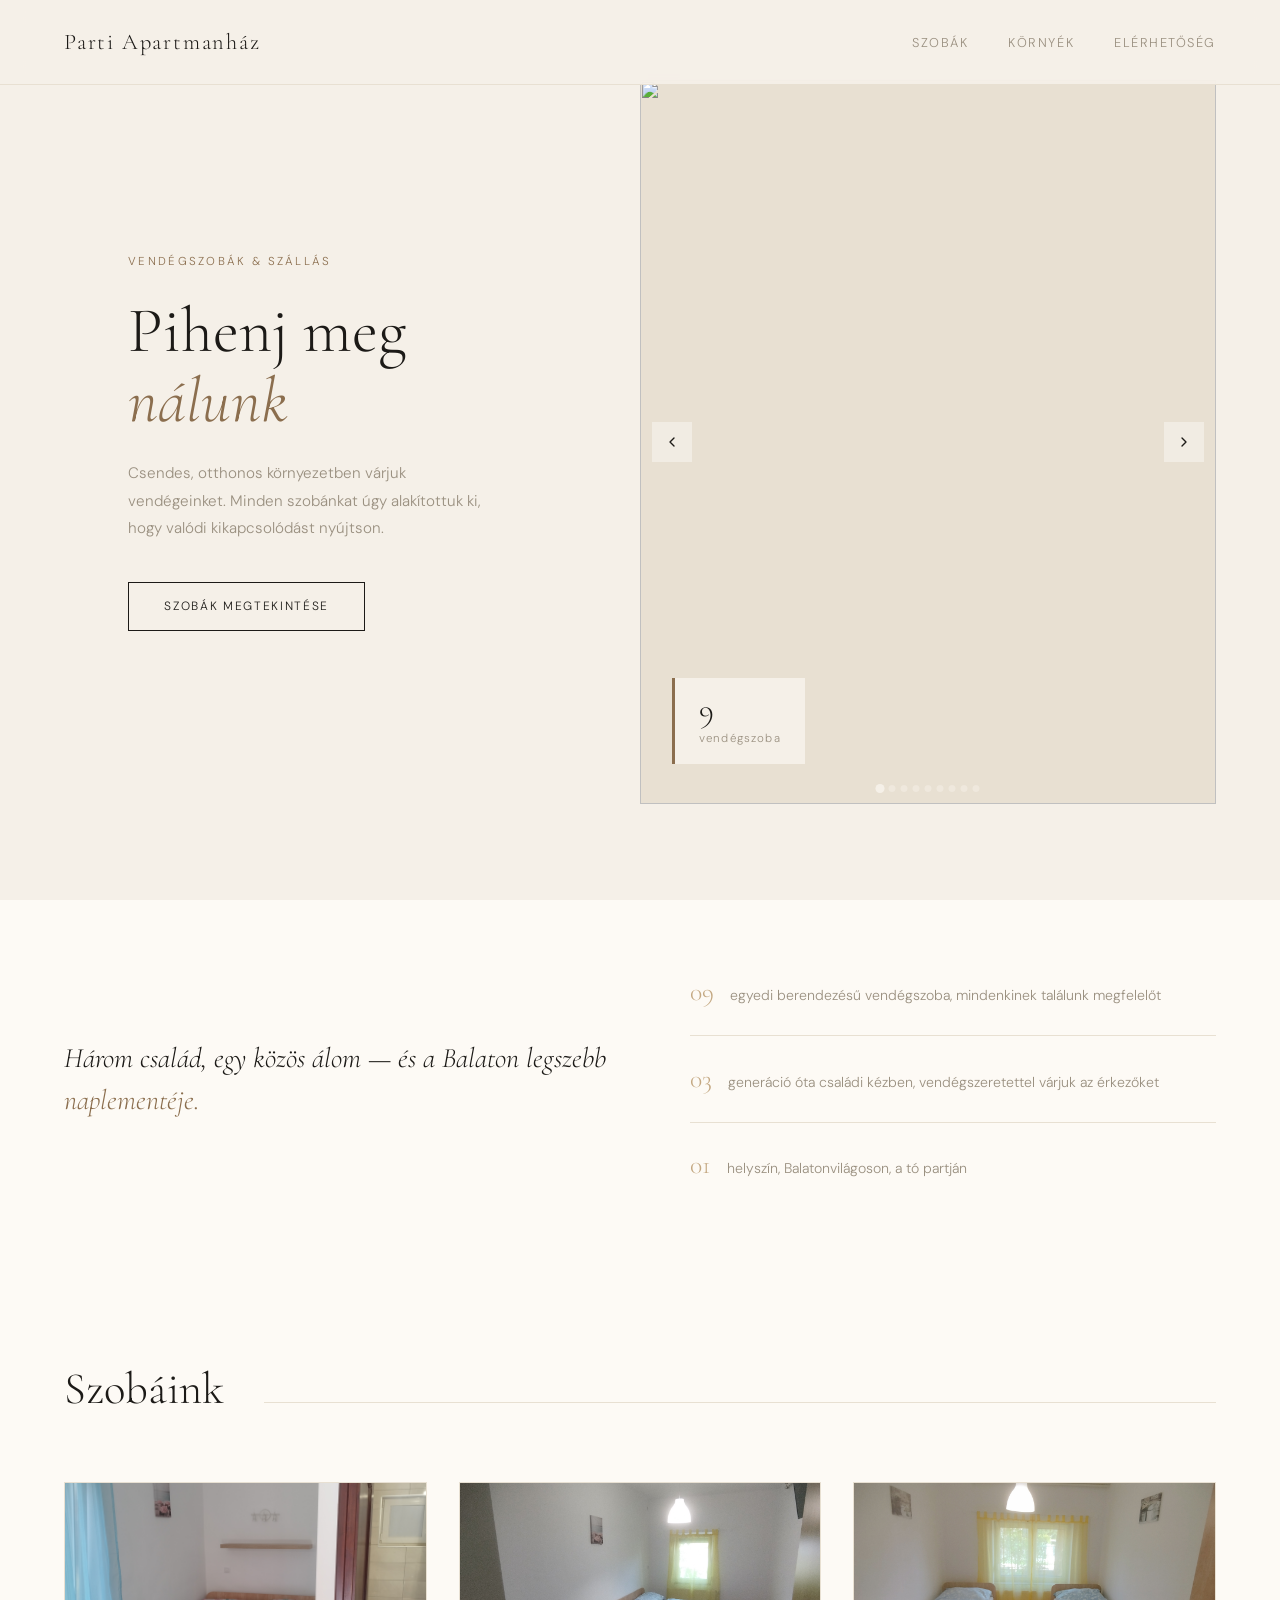
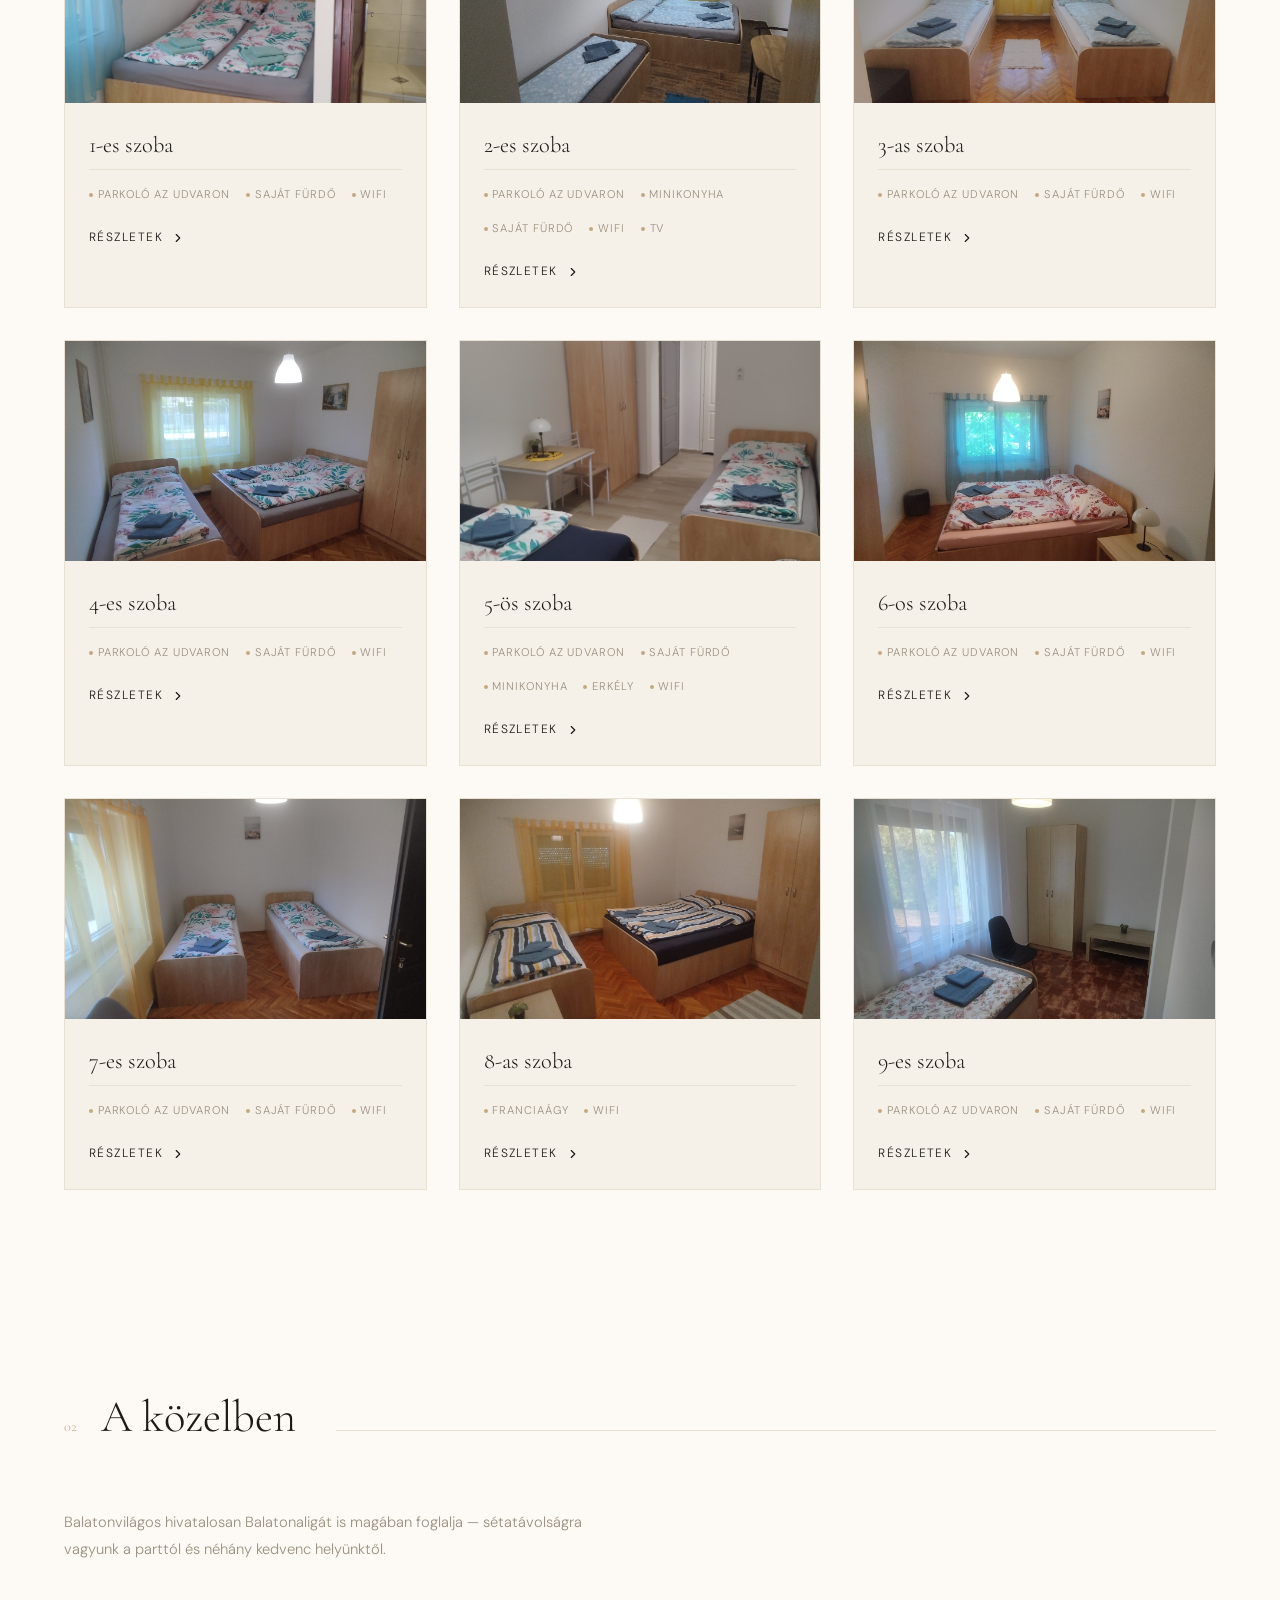
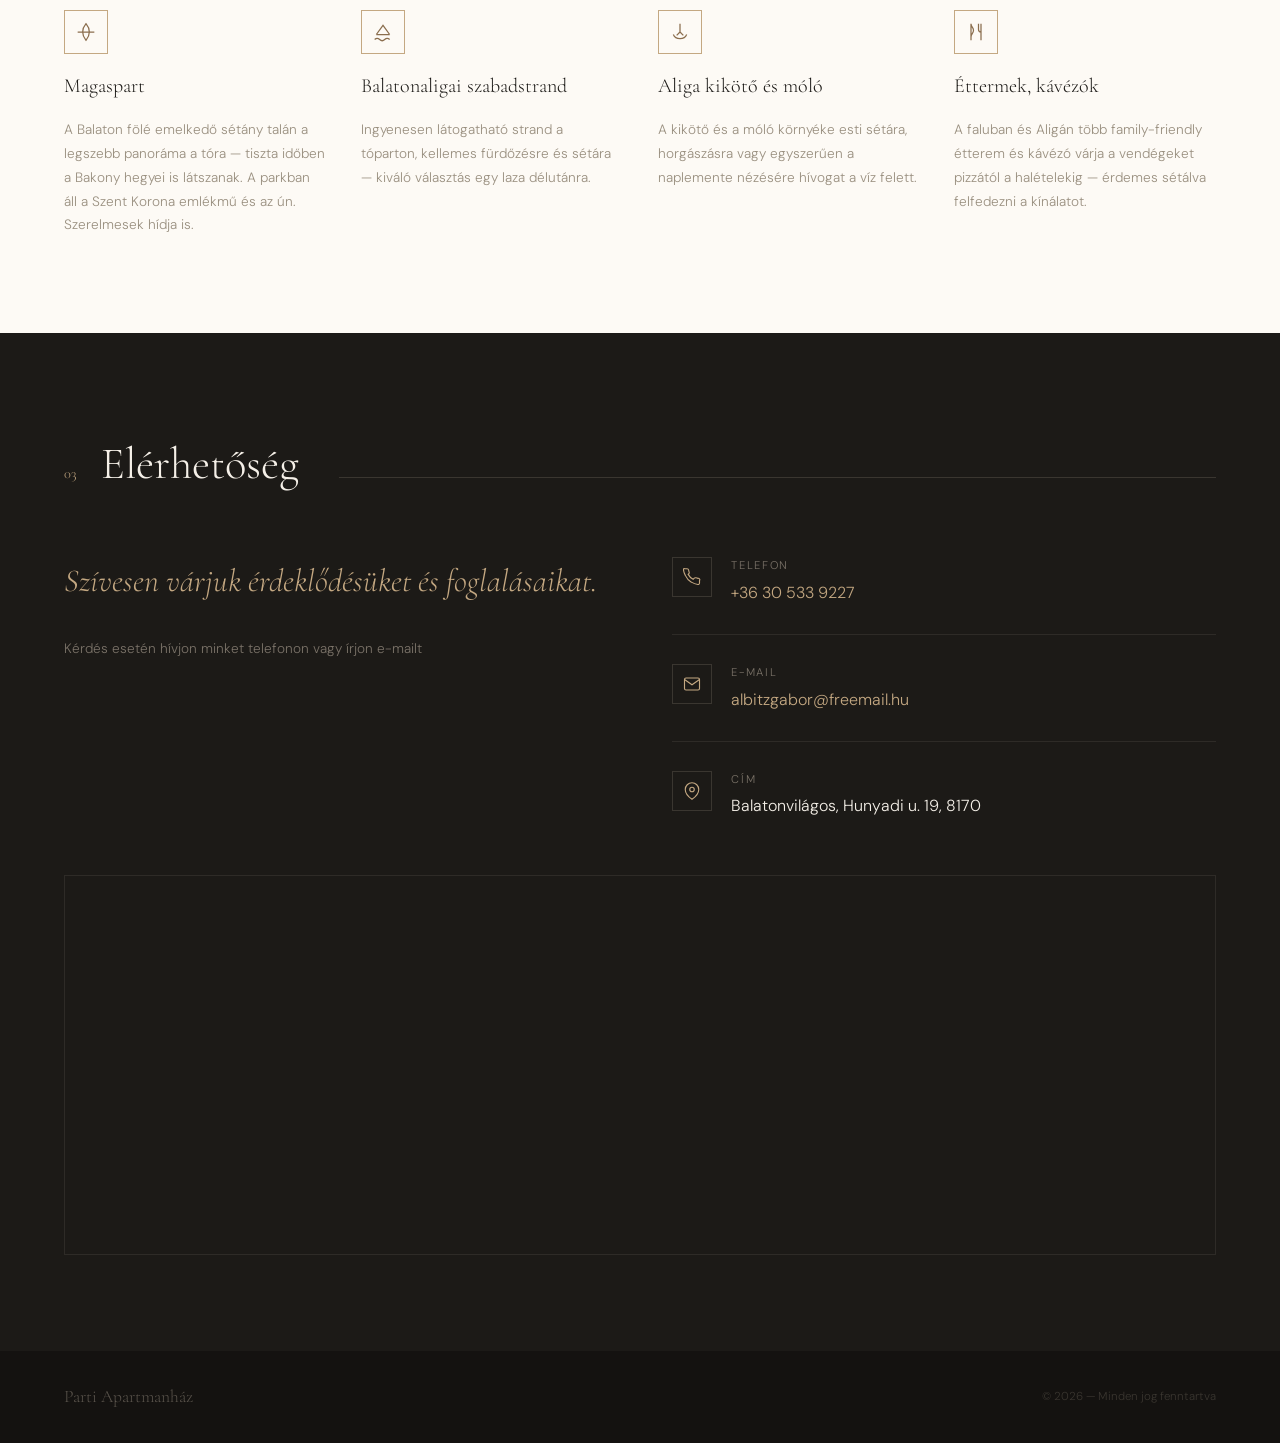
==== commit 68507241: "Updated price and room details" ====
--- a/szoba.html
+++ b/szoba.html
@@ -34,13 +34,6 @@
       <svg viewBox="0 0 24 24" fill="none" stroke-width="2" stroke-linecap="round" stroke-linejoin="round"><polyline points="15 18 9 12 15 6"/></svg>
       Vissza a főoldalra
     </a>
-    <nav class="breadcrumb" aria-label="Morzsamenü">
-      <a href="index.html">Főoldal</a>
-      <span class="sep">/</span>
-      <a href="index.html#szobak">Szobák</a>
-      <span class="sep">/</span>
-      <span class="current" id="breadcrumb-room">…</span>
-    </nav>
   </div>
 
   <!-- SZOBA RÉSZLETEK -->
@@ -76,8 +69,12 @@
         </div>
         <div class="calc-row calc-row-guests">
           <div class="calc-field">
-            <label for="calc-guests">Fő</label>
-            <input type="number" id="calc-guests" min="1" value="2">
+            <label for="calc-adults">Felnőttek</label>
+            <input type="number" id="calc-adults" min="1" value="1">
+          </div>
+          <div class="calc-field">
+            <label for="calc-children">Gyermekek (12 év alatt)</label>
+            <input type="number" id="calc-children" min="0" value="0">
           </div>
         </div>
         <div class="calc-result" id="calc-result"></div>
@@ -96,8 +93,6 @@
     </div>
   </section>
 
-  <!-- LAPOZÁS A SZOBÁK KÖZÖTT -->
-  <nav class="room-pagination" id="room-pagination" aria-label="Szoba lapozó"></nav>
 
   <!-- ELÉRHETŐSÉG -->
   <section id="elerhetoseg">
@@ -186,7 +181,10 @@
     const room = rooms[idx];
 
     document.title = `${room.name} | Parti Apartmanház Balatonvilágos`;
-    document.getElementById('breadcrumb-room').textContent = room.name;
+    const breadcrumbEl = document.getElementById('breadcrumb-room');
+    if (breadcrumbEl) {
+      breadcrumbEl.textContent = room.name;
+    }
     document.getElementById('room-name').textContent = room.name;
 
     if (room.badge) {
@@ -238,4 +236,4 @@
   </script>
 
 </body>
-</html>
+</html>
--- a/style.css
+++ b/style.css
@@ -1,406 +1,408 @@
-*, *::before, *::after { box-sizing: border-box; margin: 0; padding: 0; }
-
-:root {
-  --sand: #F5F0E8;
-  --stone: #E8E0D2;
-  --warm-gray: #9A9080;
-  --dark: #1C1A17;
-  --accent: #8B6E4E;
-  --light-accent: #C4A882;
-}
-
-html { scroll-behavior: smooth; }
-
-body {
-  font-family: 'DM Sans', sans-serif;
-  background: var(--sand);
-  color: var(--dark);
-  font-weight: 300;
-  line-height: 1.6;
-  overflow-x: hidden;
-}
-
-a { color: inherit; }
-
-/* ── NAV ── */
-nav {
-  position: fixed; top: 0; left: 0; right: 0; z-index: 100;
-  display: flex; justify-content: space-between; align-items: center;
-  padding: 1.5rem 4rem;
-  background: rgba(245,240,232,.9);
-  backdrop-filter: blur(12px);
-  border-bottom: 1px solid var(--stone);
-}
-.nav-logo {
-  font-family: 'Cormorant Garamond', serif;
-  font-size: 1.4rem; font-weight: 300; letter-spacing: .08em;
-  color: var(--dark); text-decoration: none;
-}
-.nav-links { display: flex; gap: 2.5rem; list-style: none; }
-.nav-links a {
-  font-size: .8rem; letter-spacing: .12em; text-transform: uppercase;
-  color: var(--warm-gray); text-decoration: none; transition: color .2s;
-}
-.nav-links a:hover, .nav-links a.active { color: var(--dark); }
-
-.nav-toggle {
-  display: none; background: none; border: none; cursor: pointer;
-  width: 40px; height: 40px; align-items: center; justify-content: center;
-  flex-shrink: 0;
-}
-.nav-toggle svg { width: 22px; height: 22px; stroke: var(--dark); }
-
-.mobile-menu {
-  position: absolute; top: 100%; left: 0; right: 0;
-  background: var(--sand); border-bottom: 1px solid var(--stone);
-  display: flex; flex-direction: column;
-  padding: .5rem 1.5rem 1rem;
-  transform: translateY(-8px); opacity: 0; pointer-events: none;
-  transition: transform .22s ease, opacity .22s ease;
-}
-.mobile-menu.open { transform: translateY(0); opacity: 1; pointer-events: auto; }
-.mobile-menu a {
-  padding: 1rem 0; font-size: .95rem; letter-spacing: .04em;
-  color: var(--dark); text-decoration: none;
-  border-bottom: 1px solid var(--stone);
-}
-.mobile-menu a:last-child { border-bottom: none; }
-
-/* ── SECTIONS ── */
-section { padding: 6rem 4rem; }
-.section-header { display: flex; align-items: baseline; gap: 1.5rem; margin-bottom: 3.5rem; }
-.section-num { font-family: 'Cormorant Garamond', serif; font-size: .9rem; color: var(--light-accent); }
-.section-title { font-family: 'Cormorant Garamond', serif; font-size: clamp(2rem,3.5vw,2.8rem); font-weight: 300; }
-.section-divider { flex: 1; height: 1px; background: var(--stone); margin-left: 1rem; }
-
-.btn {
-  display: inline-block; padding: .85rem 2.2rem;
-  border: 1px solid var(--dark);
-  font-size: .75rem; letter-spacing: .14em; text-transform: uppercase;
-  color: var(--dark); text-decoration: none; transition: all .25s;
-}
-.btn:hover { background: var(--dark); color: var(--sand); }
-.btn-light { border-color: var(--light-accent); color: var(--light-accent); }
-.btn-light:hover { background: var(--light-accent); color: var(--dark); }
-
-/* ── SLIDESHOW ── */
-.slideshow {
-  position: relative; overflow: hidden;
-  width: 100%; height: 100%; background: var(--stone);
-}
-.slideshow-track { display: flex; width: 100%; height: 100%; }
-.slideshow-track img {
-  min-width: 100%; width: 100%; height: 100%;
-  object-fit: contain; background: var(--stone);
-  display: block; flex-shrink: 0; cursor: zoom-in;
-}
-.slide-btn {
-  position: absolute; top: 50%; transform: translateY(-50%);
-  background: rgba(245,240,232,.75); border: none; cursor: pointer;
-  width: 40px; height: 40px;
-  display: flex; align-items: center; justify-content: center;
-  transition: background .2s; z-index: 2; padding: 0;
-}
-.slide-btn:hover { background: rgba(245,240,232,.97); }
-.slide-btn.prev { left: .75rem; }
-.slide-btn.next { right: .75rem; }
-.slide-btn svg { width: 16px; height: 16px; stroke: var(--dark); }
-.slide-dots {
-  position: absolute; bottom: .75rem; left: 50%; transform: translateX(-50%);
-  display: flex; gap: 5px; z-index: 2;
-}
-.slide-dot {
-  width: 7px; height: 7px; border-radius: 50%;
-  background: rgba(245,240,232,.5); border: none; cursor: pointer; padding: 0;
-  transition: background .2s, transform .2s;
-}
-.slide-dot.active { background: var(--sand); transform: scale(1.3); }
-
-/* ── HERO ── */
-.hero { min-height: 100vh; display: grid; grid-template-columns: 1fr 1fr; padding-top: 5rem; }
-.hero-text { display: flex; flex-direction: column; justify-content: center; padding: 6rem 4rem; gap: 2.5rem; }
-.hero-eyebrow { font-size: .72rem; letter-spacing: .2em; text-transform: uppercase; color: var(--accent); margin-bottom: 1.5rem; }
-.hero-title { font-family: 'Cormorant Garamond', serif; font-size: clamp(3rem,5vw,5rem); font-weight: 300; line-height: 1.1; margin-bottom: 1.5rem; }
-.hero-title em { font-style: italic; color: var(--accent); }
-.hero-sub { font-size: .95rem; color: var(--warm-gray); max-width: 360px; line-height: 1.8; margin-bottom: 2.5rem; }
-.hero-main .btn { align-self: flex-start; }
-
-.hero-image { position: relative; overflow: hidden; min-height: 400px; }
-.hero-image .slideshow { min-height: 400px; }
-.hero-stat {
-  position: absolute; bottom: 2.5rem; left: 2rem;
-  background: var(--sand); padding: 1rem 1.5rem;
-  border-left: 3px solid var(--accent); z-index: 3;
-}
-.hero-stat-num { font-family: 'Cormorant Garamond', serif; font-size: 2rem; font-weight: 300; line-height: 1; }
-.hero-stat-label { font-size: .72rem; color: var(--warm-gray); letter-spacing: .1em; margin-top: .2rem; }
-
-/* ── ABOUT STRIP ── */
-#rolunk { background: #FDFAF5; padding-top: 4.5rem; padding-bottom: 4.5rem; }
-.about-strip { display: grid; grid-template-columns: 1.1fr 1fr; gap: 3rem; align-items: center; }
-.about-quote {
-  font-family: 'Cormorant Garamond', serif; font-style: italic;
-  font-size: clamp(1.4rem,2.2vw,1.9rem); font-weight: 300; line-height: 1.5;
-  color: var(--dark);
-}
-.about-quote em { color: var(--accent); font-style: italic; }
-.about-facts { display: flex; flex-direction: column; gap: 1.4rem; }
-.about-fact { display: flex; align-items: baseline; gap: 1rem; border-bottom: 1px solid var(--stone); padding-bottom: 1.4rem; }
-.about-fact:last-child { border-bottom: none; padding-bottom: 0; }
-.about-fact-num { font-family: 'Cormorant Garamond', serif; font-size: 1.6rem; color: var(--light-accent); flex-shrink: 0; }
-.about-fact-text { font-size: .88rem; color: var(--warm-gray); line-height: 1.7; }
-
-/* ── ROOMS GRID ── */
-#szobak { background: #FDFAF5; }
-.rooms-grid { display: grid; grid-template-columns: repeat(auto-fill, minmax(300px,1fr)); gap: 2rem; }
-.room-card {
-  background: var(--sand); border: 1px solid var(--stone);
-  transition: transform .3s, box-shadow .3s; text-decoration: none; color: inherit;
-  display: block;
-}
-.room-card:hover { transform: translateY(-4px); box-shadow: 0 12px 32px rgba(28,26,23,.08); }
-.room-img { height: 220px; position: relative; overflow: hidden; pointer-events: none; }
-.room-img img { width: 100%; height: 100%; object-fit: cover; display: block; }
-.room-badge {
-  position: absolute; top: 1rem; right: 1rem;
-  background: var(--sand); padding: .3rem .75rem;
-  font-size: .65rem; letter-spacing: .12em; text-transform: uppercase;
-  color: var(--accent); border: 1px solid var(--light-accent);
-  z-index: 3;
-}
-.room-body { padding: 1.5rem; }
-.room-name { font-family: 'Cormorant Garamond', serif; font-size: 1.4rem; font-weight: 300; margin-bottom: .4rem; }
-.room-desc { font-size: .85rem; color: var(--warm-gray); line-height: 1.7; margin-bottom: 1.2rem; min-height: 1em; }
-.room-features {
-  display: flex; gap: 1rem; flex-wrap: wrap;
-  border-top: 1px solid var(--stone); padding-top: 1rem; margin-bottom: 1.2rem;
-}
-.feature-tag { font-size: .7rem; letter-spacing: .08em; text-transform: uppercase; color: var(--warm-gray); display: flex; align-items: center; gap: .3rem; }
-.feature-tag::before { content: ''; width: 4px; height: 4px; border-radius: 50%; background: var(--light-accent); flex-shrink: 0; }
-.room-link { font-size: .75rem; letter-spacing: .12em; text-transform: uppercase; color: var(--dark); display: inline-flex; align-items: center; gap: .5rem; }
-.room-link svg { width: 14px; height: 14px; stroke: var(--dark); transition: transform .2s; }
-.room-card:hover .room-link svg { transform: translateX(4px); }
-
-/* ── FEJLÉC (szoba.html) ── */
-.page-header {
-  padding: 7rem 4rem 0; display: flex; flex-direction: column; gap: .9rem;
-}
-.back-home {
-  display: inline-flex; align-items: center; gap: .55rem; align-self: flex-start;
-  font-size: .78rem; letter-spacing: .1em; text-transform: uppercase;
-  color: var(--dark); text-decoration: none; padding: .55rem 1rem;
-  border: 1px solid var(--stone); transition: background .2s, border-color .2s;
-}
-.back-home:hover { background: #FDFAF5; border-color: var(--light-accent); }
-.back-home svg { width: 14px; height: 14px; stroke: currentColor; }
-
-.breadcrumb {
-  padding: 0; font-size: .78rem; letter-spacing: .04em;
-  color: var(--warm-gray); display: flex; gap: .5rem; align-items: center; flex-wrap: wrap;
-}
-.breadcrumb a { color: var(--warm-gray); text-decoration: none; }
-.breadcrumb a:hover { color: var(--dark); }
-.breadcrumb .sep { color: var(--light-accent); }
-.breadcrumb .current { color: var(--dark); }
-
-/* ── ÁRKALKULÁTOR ── */
-.price-calc {
-  border: 1px solid var(--stone); background: #FDFAF5; padding: 1.6rem;
-  max-width: 460px;
-}
-.calc-title {
-  font-family: 'Cormorant Garamond', serif; font-size: 1.3rem; font-weight: 300;
-  margin-bottom: 1.1rem;
-}
-.calc-row { display: grid; grid-template-columns: 1fr 1fr; gap: 1rem; margin-bottom: 1rem; }
-.calc-row.calc-row-guests { grid-template-columns: 1fr; max-width: 160px; }
-.calc-field { display: flex; flex-direction: column; gap: .35rem; }
-.calc-field label {
-  font-size: .68rem; letter-spacing: .1em; text-transform: uppercase; color: var(--warm-gray);
-}
-.calc-field input {
-  font-family: 'DM Sans', sans-serif; font-size: .9rem; color: var(--dark);
-  border: none; border-bottom: 1px solid var(--stone); background: transparent;
-  padding: .5rem .1rem; outline: none; transition: border-color .2s;
-}
-.calc-field input:focus { border-color: var(--accent); }
-
-.calc-result { margin: 1.2rem 0; min-height: 1.5rem; }
-.calc-line { display: flex; justify-content: space-between; font-size: .85rem; color: var(--warm-gray); padding: .4rem 0; }
-.calc-line-note { font-size: .75rem; font-style: italic; color: var(--accent); }
-.calc-total {
-  border-top: 1px solid var(--stone); margin-top: .3rem; padding-top: .8rem;
-  font-size: 1.05rem; color: var(--dark);
-}
-.calc-total span:last-child { font-family: 'Cormorant Garamond', serif; font-size: 1.4rem; }
-.calc-warning { font-size: .8rem; color: var(--accent); padding: .4rem 0; }
-.calc-missing { font-size: .85rem; color: var(--warm-gray); }
-
-.calc-cta {
-  display: block; width: 100%; text-align: center; margin-top: .4rem;
-}
-.calc-cta[aria-disabled="true"] { opacity: .45; pointer-events: none; }
-.calc-note { font-size: .72rem; color: var(--warm-gray); margin-top: .9rem; line-height: 1.6; }
-
-/* ── TELEFON KIEMELÉS a kalkulátorban ── */
-.calc-phone-block {
-  margin-top: 1.2rem; padding-top: 1.2rem; border-top: 1px solid var(--stone);
-  text-align: center;
-}
-.calc-phone-label {
-  display: block; font-size: .68rem; letter-spacing: .1em; text-transform: uppercase;
-  color: var(--warm-gray); margin-bottom: .5rem;
-}
-.calc-phone {
-  display: inline-flex; align-items: center; gap: .55rem;
-  font-family: 'Cormorant Garamond', serif; font-size: 1.7rem; font-weight: 400;
-  color: var(--accent); text-decoration: none; transition: color .2s;
-}
-.calc-phone svg { width: 20px; height: 20px; stroke: currentColor; flex-shrink: 0; }
-.calc-phone:hover { color: var(--dark); }
-
-/* ── TÉRKÉP (index.html) ── */
-.map-wrap {
-  margin-top: 3.5rem; border: 1px solid #2E2B27; height: 380px; overflow: hidden;
-}
-.map-wrap iframe { width: 100%; height: 100%; border: 0; display: block; }
-
-/* ── A KÖZELBEN (index.html) ── */
-#kornyek { background: #FDFAF5; }
-.kornyek-intro { font-size: .92rem; color: var(--warm-gray); max-width: 560px; line-height: 1.8; margin-bottom: 3rem; }
-.kornyek-grid { display: grid; grid-template-columns: repeat(auto-fill, minmax(260px,1fr)); gap: 2.2rem; }
-.kornyek-card { display: flex; flex-direction: column; gap: 1rem; }
-.kornyek-icon {
-  width: 44px; height: 44px; flex-shrink: 0;
-  border: 1px solid var(--light-accent); color: var(--accent);
-  display: flex; align-items: center; justify-content: center;
-}
-.kornyek-icon svg { width: 20px; height: 20px; stroke: currentColor; }
-.kornyek-card h3 { font-family: 'Cormorant Garamond', serif; font-size: 1.25rem; font-weight: 300; }
-.kornyek-card p { font-size: .85rem; color: var(--warm-gray); line-height: 1.75; }
-
-/* ── ROOM DETAIL HERO ── */
-.room-hero { padding: 2rem 4rem 5rem; display: grid; grid-template-columns: 1.15fr .85fr; gap: 3.5rem; }
-.room-hero-gallery { position: relative; height: 520px; border: 1px solid var(--stone); }
-.room-hero-gallery .slideshow { height: 100%; }
-.room-hero-info { display: flex; flex-direction: column; justify-content: center; }
-.room-hero-badge {
-  align-self: flex-start; margin-bottom: 1.2rem;
-  padding: .35rem .9rem; font-size: .68rem; letter-spacing: .12em; text-transform: uppercase;
-  color: var(--accent); border: 1px solid var(--light-accent);
-}
-.room-hero-name { font-family: 'Cormorant Garamond', serif; font-size: clamp(2.3rem,4vw,3.4rem); font-weight: 300; margin-bottom: 1.2rem; }
-.room-hero-desc { font-size: .95rem; color: var(--warm-gray); line-height: 1.85; margin-bottom: 2rem; max-width: 460px; }
-.room-hero-features { display: flex; flex-wrap: wrap; gap: .9rem; margin-bottom: 2.4rem; }
-.room-hero-features .feature-tag {
-  font-size: .72rem; padding: .5rem .9rem; border: 1px solid var(--stone); background: #FDFAF5;
-}
-.room-hero-cta { display: flex; gap: 1rem; flex-wrap: wrap; }
-
-/* ── ROOM PAGINATION ── */
-.room-pagination {
-  display: flex; justify-content: space-between; align-items: stretch;
-  border-top: 1px solid var(--stone); border-bottom: 1px solid var(--stone);
-  margin: 0 4rem;
-}
-.room-pagination a {
-  flex: 1; padding: 1.6rem 1rem; text-decoration: none; color: var(--dark);
-  display: flex; flex-direction: column; gap: .4rem; transition: background .2s;
-}
-.room-pagination a:hover { background: #FDFAF5; }
-.room-pagination a.next { text-align: right; align-items: flex-end; border-left: 1px solid var(--stone); }
-.room-pagination-label { font-size: .68rem; letter-spacing: .14em; text-transform: uppercase; color: var(--warm-gray); }
-.room-pagination-name { font-family: 'Cormorant Garamond', serif; font-size: 1.3rem; }
-
-/* ── CONTACT ── */
-#elerhetoseg { background: var(--dark); color: var(--sand); }
-#elerhetoseg .section-title { color: var(--sand); }
-#elerhetoseg .section-num { color: var(--light-accent); }
-#elerhetoseg .section-divider { background: #3A3630; }
-.contact-grid { display: grid; grid-template-columns: 1fr 1fr; gap: 4rem; align-items: start; }
-.contact-intro {
-  font-family: 'Cormorant Garamond', serif;
-  font-size: clamp(1.4rem,2.5vw,2rem); font-weight: 300; font-style: italic;
-  color: var(--light-accent); line-height: 1.5; margin-bottom: 2rem;
-}
-.contact-note { font-size: .85rem; color: #7A7268; line-height: 1.8; }
-.contact-items { display: flex; flex-direction: column; gap: 1.8rem; }
-.contact-item { display: flex; align-items: flex-start; gap: 1.2rem; padding-bottom: 1.8rem; border-bottom: 1px solid #2E2B27; }
-.contact-item:last-child { border-bottom: none; padding-bottom: 0; }
-.contact-icon {
-  width: 40px; height: 40px; flex-shrink: 0; border: 1px solid #3A3630;
-  display: flex; align-items: center; justify-content: center; color: var(--light-accent);
-}
-.contact-label { font-size: .7rem; letter-spacing: .15em; text-transform: uppercase; color: #7A7268; margin-bottom: .3rem; }
-.contact-value { font-size: 1rem; color: var(--sand); }
-.contact-value a { color: var(--light-accent); text-decoration: none; }
-.contact-value a:hover { text-decoration: underline; }
-
-/* ── FOOTER ── */
-footer { background: #141210; padding: 2rem 4rem; display: flex; justify-content: space-between; align-items: center; }
-.footer-logo { font-family: 'Cormorant Garamond', serif; font-size: 1.1rem; font-weight: 300; color: #5A544C; }
-.footer-copy { font-size: .72rem; color: #3A3630; }
-
-/* ── FADE-IN ── */
-.fade-in { opacity: 0; transform: translateY(24px); transition: opacity .7s ease, transform .7s ease; }
-.fade-in.visible { opacity: 1; transform: none; }
-
-/* ── LIGHTBOX ── */
-#lb-overlay {
-  display: none; position: fixed; inset: 0; z-index: 9000;
-  background: rgba(0,0,0,.9); align-items: center; justify-content: center;
-}
-#lb-overlay.open { display: flex; }
-#lb-close {
-  position: fixed; top: 16px; right: 20px;
-  background: none; border: 1px solid rgba(255,255,255,.3);
-  color: #fff; width: 40px; height: 40px; border-radius: 50%;
-  font-size: 22px; cursor: pointer; display: flex; align-items: center; justify-content: center;
-}
-#lb-prev, #lb-next {
-  position: fixed; top: 50%; transform: translateY(-50%);
-  background: rgba(255,255,255,.12); border: none; color: #fff;
-  width: 46px; height: 46px; border-radius: 50%; font-size: 26px; cursor: pointer;
-}
-#lb-prev { left: 16px; }
-#lb-next { right: 16px; }
-#lb-img { max-width: 92vw; max-height: 88vh; object-fit: contain; border-radius: 4px; display: block; }
-#lb-counter { position: fixed; bottom: 18px; left: 50%; transform: translateX(-50%); color: rgba(255,255,255,.55); font-size: 13px; font-family: 'DM Sans', sans-serif; }
-
-/* ── RESPONSIVE ── */
-@media (max-width: 900px) {
-  nav { padding: 1.1rem 1.5rem; position: fixed; }
-  .nav-links { display: none; }
-  .nav-toggle { display: flex; }
-
-  .hero { grid-template-columns: 1fr; min-height: auto; }
-  .hero-image { height: 68vw; min-height: 260px; order: -1; }
-  .hero-text { padding: 6rem 1.5rem 3rem; gap: 2rem; }
-  .hero-stat { bottom: 1rem; left: 1rem; padding: .75rem 1.1rem; }
-  .hero-stat-num { font-size: 1.5rem; }
-
-  section { padding: 4rem 1.5rem; }
-  #rolunk { padding-top: 3rem; padding-bottom: 3rem; }
-  .about-strip { grid-template-columns: 1fr; gap: 2rem; }
-
-  .page-header { padding: 5.5rem 1.5rem 0; }
-  .room-hero { padding: 1.5rem 1.5rem 3rem; grid-template-columns: 1fr; gap: 2rem; }
-  .room-hero-gallery { height: 300px; }
-  .room-hero-desc { max-width: none; }
-  .price-calc { max-width: none; padding: 1.3rem; }
-  .calc-row { grid-template-columns: 1fr; gap: .6rem; }
-  .calc-phone { font-size: 1.4rem; }
-  .map-wrap { height: 260px; margin-top: 2.5rem; }
-  .kornyek-intro { margin-bottom: 2rem; }
-
-  .room-pagination { margin: 0 1.5rem; flex-direction: column; }
-  .room-pagination a.next { border-left: none; border-top: 1px solid var(--stone); text-align: left; align-items: flex-start; }
-
-  .contact-grid { grid-template-columns: 1fr; gap: 2.5rem; }
-  footer { flex-direction: column; gap: .5rem; text-align: center; padding: 1.5rem; }
-}
-
-@media (max-width: 480px) {
-  .room-hero-gallery { height: 240px; }
-  .slide-btn { width: 34px; height: 34px; }
-}
+  *, *::before, *::after { box-sizing: border-box; margin: 0; padding: 0; }
+
+  :root {
+    --sand: #F5F0E8;
+    --stone: #E8E0D2;
+    --warm-gray: #9A9080;
+    --red: #B23A48;
+    --dark: #1C1A17;
+    --accent: #8B6E4E;
+    --light-accent: #C4A882;
+  }
+
+  html { scroll-behavior: smooth; }
+
+  body {
+    font-family: 'DM Sans', sans-serif;
+    background: var(--sand);
+    color: var(--dark);
+    font-weight: 300;
+    line-height: 1.6;
+    overflow-x: hidden;
+  }
+
+  a { color: inherit; }
+
+  /* ── NAV ── */
+  nav {
+    position: fixed; top: 0; left: 0; right: 0; z-index: 100;
+    display: flex; justify-content: space-between; align-items: center;
+    padding: 1.5rem 4rem;
+    background: rgba(245,240,232,.9);
+    backdrop-filter: blur(12px);
+    border-bottom: 1px solid var(--stone);
+  }
+  .nav-logo {
+    font-family: 'Cormorant Garamond', serif;
+    font-size: 1.4rem; font-weight: 300; letter-spacing: .08em;
+    color: var(--dark); text-decoration: none;
+  }
+  .nav-links { display: flex; gap: 2.5rem; list-style: none; }
+  .nav-links a {
+    font-size: .8rem; letter-spacing: .12em; text-transform: uppercase;
+    color: var(--warm-gray); text-decoration: none; transition: color .2s;
+  }
+  .nav-links a:hover, .nav-links a.active { color: var(--dark); }
+
+  .nav-toggle {
+    display: none; background: none; border: none; cursor: pointer;
+    width: 40px; height: 40px; align-items: center; justify-content: center;
+    flex-shrink: 0;
+  }
+  .nav-toggle svg { width: 22px; height: 22px; stroke: var(--dark); }
+
+  .mobile-menu {
+    position: absolute; top: 100%; left: 0; right: 0;
+    background: var(--sand); border-bottom: 1px solid var(--stone);
+    display: flex; flex-direction: column;
+    padding: .5rem 1.5rem 1rem;
+    transform: translateY(-8px); opacity: 0; pointer-events: none;
+    transition: transform .22s ease, opacity .22s ease;
+  }
+  .mobile-menu.open { transform: translateY(0); opacity: 1; pointer-events: auto; }
+  .mobile-menu a {
+    padding: 1rem 0; font-size: .95rem; letter-spacing: .04em;
+    color: var(--dark); text-decoration: none;
+    border-bottom: 1px solid var(--stone);
+  }
+  .mobile-menu a:last-child { border-bottom: none; }
+
+  /* ── SECTIONS ── */
+  section { padding: 6rem 4rem; }
+  .section-header { display: flex; align-items: baseline; gap: 1.5rem; margin-bottom: 3.5rem; }
+  .section-num { font-family: 'Cormorant Garamond', serif; font-size: .9rem; color: var(--light-accent); }
+  .section-title { font-family: 'Cormorant Garamond', serif; font-size: clamp(2rem,3.5vw,2.8rem); font-weight: 300; }
+  .section-divider { flex: 1; height: 1px; background: var(--stone); margin-left: 1rem; }
+
+  .btn {
+    display: inline-block; padding: .85rem 2.2rem;
+    border: 1px solid var(--dark);
+    font-size: .75rem; letter-spacing: .14em; text-transform: uppercase;
+    color: var(--dark); text-decoration: none; transition: all .25s;
+  }
+  .btn:hover { background: var(--dark); color: var(--sand); }
+  .btn-light { border-color: var(--light-accent); color: var(--light-accent); }
+  .btn-light:hover { background: var(--light-accent); color: var(--dark); }
+
+  /* ── SLIDESHOW ── */
+  .slideshow {
+    position: relative; overflow: hidden;
+    width: 100%; height: 100%; background: var(--stone);
+  }
+  .slideshow-track { display: flex; width: 100%; height: 100%; }
+  .slideshow-track img {
+    min-width: 100%; width: 100%; height: 100%;
+    object-fit: contain; background: var(--stone);
+    display: block; flex-shrink: 0; cursor: zoom-in;
+  }
+  .slide-btn {
+    position: absolute; top: 50%; transform: translateY(-50%);
+    background: rgba(245,240,232,.75); border: none; cursor: pointer;
+    width: 40px; height: 40px;
+    display: flex; align-items: center; justify-content: center;
+    transition: background .2s; z-index: 2; padding: 0;
+  }
+  .slide-btn:hover { background: rgba(245,240,232,.97); }
+  .slide-btn.prev { left: .75rem; }
+  .slide-btn.next { right: .75rem; }
+  .slide-btn svg { width: 16px; height: 16px; stroke: var(--dark); }
+  .slide-dots {
+    position: absolute; bottom: .75rem; left: 50%; transform: translateX(-50%);
+    display: flex; gap: 5px; z-index: 2;
+  }
+  .slide-dot {
+    width: 7px; height: 7px; border-radius: 50%;
+    background: rgba(245,240,232,.5); border: none; cursor: pointer; padding: 0;
+    transition: background .2s, transform .2s;
+  }
+  .slide-dot.active { background: var(--sand); transform: scale(1.3); }
+
+  /* ── HERO ── */
+  .hero { min-height: 100vh; display: grid; grid-template-columns: 1fr 1fr; padding-top: 5rem; }
+  .hero-text { display: flex; flex-direction: column; justify-content: center; padding: 6rem 4rem; gap: 2.5rem; }
+  .hero-eyebrow { font-size: .72rem; letter-spacing: .2em; text-transform: uppercase; color: var(--accent); margin-bottom: 1.5rem; }
+  .hero-title { font-family: 'Cormorant Garamond', serif; font-size: clamp(3rem,5vw,5rem); font-weight: 300; line-height: 1.1; margin-bottom: 1.5rem; }
+  .hero-title em { font-style: italic; color: var(--accent); }
+  .hero-sub { font-size: .95rem; color: var(--warm-gray); max-width: 360px; line-height: 1.8; margin-bottom: 2.5rem; }
+  .hero-main .btn { align-self: flex-start; }
+
+  .hero-image { position: relative; overflow: hidden; min-height: 400px; }
+  .hero-image .slideshow { min-height: 400px; }
+  .hero-stat {
+    position: absolute; bottom: 2.5rem; left: 2rem;
+    background: var(--sand); padding: 1rem 1.5rem;
+    border-left: 3px solid var(--accent); z-index: 3;
+  }
+  .hero-stat-num { font-family: 'Cormorant Garamond', serif; font-size: 2rem; font-weight: 300; line-height: 1; }
+  .hero-stat-label { font-size: .72rem; color: var(--warm-gray); letter-spacing: .1em; margin-top: .2rem; }
+
+  /* ── ABOUT STRIP ── */
+  #rolunk { background: #FDFAF5; padding-top: 4.5rem; padding-bottom: 4.5rem; }
+  .about-strip { display: grid; grid-template-columns: 1.1fr 1fr; gap: 3rem; align-items: center; }
+  .about-quote {
+    font-family: 'Cormorant Garamond', serif; font-style: italic;
+    font-size: clamp(1.4rem,2.2vw,1.9rem); font-weight: 300; line-height: 1.5;
+    color: var(--dark);
+  }
+  .about-quote em { color: var(--accent); font-style: italic; }
+  .about-facts { display: flex; flex-direction: column; gap: 1.4rem; }
+  .about-fact { display: flex; align-items: baseline; gap: 1rem; border-bottom: 1px solid var(--stone); padding-bottom: 1.4rem; }
+  .about-fact:last-child { border-bottom: none; padding-bottom: 0; }
+  .about-fact-num { font-family: 'Cormorant Garamond', serif; font-size: 1.6rem; color: var(--light-accent); flex-shrink: 0; }
+  .about-fact-text { font-size: .88rem; color: var(--warm-gray); line-height: 1.7; }
+
+  /* ── ROOMS GRID ── */
+  #szobak { background: #FDFAF5; }
+  .rooms-grid { display: grid; grid-template-columns: repeat(auto-fill, minmax(300px,1fr)); gap: 2rem; }
+  .room-card {
+    background: var(--sand); border: 1px solid var(--stone);
+    transition: transform .3s, box-shadow .3s; text-decoration: none; color: inherit;
+    display: block;
+  }
+  .room-card:hover { transform: translateY(-4px); box-shadow: 0 12px 32px rgba(28,26,23,.08); }
+  .room-img { height: 220px; position: relative; overflow: hidden; pointer-events: none; }
+  .room-img img { width: 100%; height: 100%; object-fit: cover; display: block; }
+  .room-badge {
+    position: absolute; top: 1rem; right: 1rem;
+    background: var(--sand); padding: .3rem .75rem;
+    font-size: .65rem; letter-spacing: .12em; text-transform: uppercase;
+    color: var(--accent); border: 1px solid var(--light-accent);
+    z-index: 3;
+  }
+  .room-body { padding: 1.5rem; }
+  .room-name { font-family: 'Cormorant Garamond', serif; font-size: 1.4rem; font-weight: 300; margin-bottom: .4rem; }
+  .room-desc { font-size: .85rem; color: var(--warm-gray); line-height: 1.7; margin-bottom: 1.2rem; min-height: 1em; }
+  .room-features {
+    display: flex; gap: 1rem; flex-wrap: wrap;
+    border-top: 1px solid var(--stone); padding-top: 1rem; margin-bottom: 1.2rem;
+  }
+  .feature-tag { font-size: .7rem; letter-spacing: .08em; text-transform: uppercase; color: var(--warm-gray); display: flex; align-items: center; gap: .3rem; }
+  .feature-tag::before { content: ''; width: 4px; height: 4px; border-radius: 50%; background: var(--light-accent); flex-shrink: 0; }
+  .room-link { font-size: .75rem; letter-spacing: .12em; text-transform: uppercase; color: var(--dark); display: inline-flex; align-items: center; gap: .5rem; }
+  .room-link svg { width: 14px; height: 14px; stroke: var(--dark); transition: transform .2s; }
+  .room-card:hover .room-link svg { transform: translateX(4px); }
+
+  /* ── FEJLÉC (szoba.html) ── */
+  .page-header {
+    padding: 7rem 4rem 0; display: flex; flex-direction: column; gap: .9rem;
+  }
+  .back-home {
+    display: inline-flex; align-items: center; gap: .55rem; align-self: flex-start;
+    font-size: .78rem; letter-spacing: .1em; text-transform: uppercase;
+    color: var(--dark); text-decoration: none; padding: .55rem 1rem;
+    border: 1px solid var(--stone); transition: background .2s, border-color .2s;
+  }
+  .back-home:hover { background: #FDFAF5; border-color: var(--light-accent); }
+  .back-home svg { width: 14px; height: 14px; stroke: currentColor; }
+
+  .breadcrumb {
+    padding: 0; font-size: .78rem; letter-spacing: .04em;
+    color: var(--warm-gray); display: flex; gap: .5rem; align-items: center; flex-wrap: wrap;
+  }
+  .breadcrumb a { color: var(--warm-gray); text-decoration: none; }
+  .breadcrumb a:hover { color: var(--dark); }
+  .breadcrumb .sep { color: var(--light-accent); }
+  .breadcrumb .current { color: var(--dark); }
+
+  /* ── ÁRKALKULÁTOR ── */
+  .price-calc {
+    border: 1px solid var(--stone); background: #FDFAF5; padding: 1.6rem;
+    max-width: 460px;
+  }
+  .calc-title {
+    font-family: 'Cormorant Garamond', serif; font-size: 1.3rem; font-weight: 300;
+    margin-bottom: 1.1rem;
+  }
+  .calc-row { display: grid; grid-template-columns: 1fr 1fr; gap: 1rem; margin-bottom: 1rem; }
+  .calc-row.calc-row-guests { grid-template-columns: 1fr; max-width: 160px; }
+  .calc-field { display: flex; flex-direction: column; gap: .35rem; }
+  .calc-field label {
+    font-size: .68rem; letter-spacing: .1em; text-transform: uppercase; color: var(--warm-gray);
+  }
+  .calc-field input {
+    font-family: 'DM Sans', sans-serif; font-size: .9rem; color: var(--dark);
+    border: none; border-bottom: 1px solid var(--stone); background: transparent;
+    padding: .5rem .1rem; outline: none; transition: border-color .2s;
+  }
+  .calc-field input:focus { border-color: var(--accent); }
+
+  .calc-result { margin: 1.2rem 0; min-height: 1.5rem; }
+  .calc-line { display: flex; justify-content: space-between; font-size: .85rem; color: var(--warm-gray); padding: .4rem 0; }
+  .calc-line-note { font-size: .75rem; font-style: italic; color: var(--accent); }
+  .calc-total {
+    border-top: 1px solid var(--stone); margin-top: .3rem; padding-top: .8rem;
+    font-size: 1.05rem; color: var(--dark);
+  }
+  .calc-total span:last-child { font-family: 'Cormorant Garamond', serif; font-size: 1.4rem; }
+  .calc-warning { font-size: .8rem; color: var(--accent); padding: .4rem 0; }
+  .calc-missing { font-size: .85rem; color: var(--warm-gray); }
+
+  .calc-cta {
+    display: block; width: 100%; text-align: center; margin-top: .4rem;
+  }
+  .calc-cta[aria-disabled="true"] { opacity: .45; pointer-events: none; }
+  .calc-note { font-size: .85rem; font-weight: bold; color: var(--red); margin-top: .9rem; line-height: 1.6; }
+
+  /* ── TELEFON KIEMELÉS a kalkulátorban ── */
+  .calc-phone-block {
+    margin-top: 1.2rem; padding-top: 1.2rem; border-top: 1px solid var(--stone);
+    text-align: center;
+  }
+  .calc-phone-label {
+    display: block; font-size: .68rem; letter-spacing: .1em; text-transform: uppercase;
+    color: var(--warm-gray); margin-bottom: .5rem;
+  }
+  .calc-phone {
+    display: inline-flex; align-items: center; gap: .55rem;
+    font-family: 'Cormorant Garamond', serif; font-size: 1.7rem; font-weight: 400;
+    color: var(--accent); text-decoration: none; transition: color .2s;
+  }
+  .calc-phone svg { width: 20px; height: 20px; stroke: currentColor; flex-shrink: 0; }
+  .calc-phone:hover { color: var(--dark); }
+
+  /* ── TÉRKÉP (index.html) ── */
+  .map-wrap {
+    margin-top: 3.5rem; border: 1px solid #2E2B27; height: 380px; overflow: hidden;
+  }
+  .map-wrap iframe { width: 100%; height: 100%; border: 0; display: block; }
+
+  /* ── A KÖZELBEN (index.html) ── */
+  #kornyek { background: #FDFAF5; }
+  .kornyek-intro { font-size: .92rem; color: var(--warm-gray); max-width: 560px; line-height: 1.8; margin-bottom: 3rem; }
+  .kornyek-grid { display: grid; grid-template-columns: repeat(auto-fill, minmax(260px,1fr)); gap: 2.2rem; }
+  .kornyek-card { display: flex; flex-direction: column; gap: 1rem; }
+  .kornyek-icon {
+    width: 44px; height: 44px; flex-shrink: 0;
+    border: 1px solid var(--light-accent); color: var(--accent);
+    display: flex; align-items: center; justify-content: center;
+  }
+  .kornyek-icon svg { width: 20px; height: 20px; stroke: currentColor; }
+  .kornyek-card h3 { font-family: 'Cormorant Garamond', serif; font-size: 1.25rem; font-weight: 300; }
+  .kornyek-card p { font-size: .85rem; color: var(--warm-gray); line-height: 1.75; }
+
+  /* ── ROOM DETAIL HERO ── */
+  .room-hero { padding: 2rem 4rem 5rem; display: grid; grid-template-columns: 1.15fr .85fr; gap: 3.5rem; }
+  .room-hero-gallery { position: relative; height: 520px; border: 1px solid var(--stone); }
+  .room-hero-gallery .slideshow { height: 100%; }
+  .room-hero-info { display: flex; flex-direction: column; justify-content: center; }
+  .room-hero-badge {
+    align-self: flex-start; margin-bottom: 1.2rem;
+    padding: .35rem .9rem; font-size: .68rem; letter-spacing: .12em; text-transform: uppercase;
+    color: var(--accent); border: 1px solid var(--light-accent);
+  }
+  .room-hero-name { font-family: 'Cormorant Garamond', serif; font-size: clamp(2.3rem,4vw,3.4rem); font-weight: 300; margin-bottom: 1.2rem; }
+  .room-hero-desc { font-size: .95rem; color: var(--warm-gray); line-height: 1.85; margin-bottom: 2rem; max-width: 460px; }
+  .room-hero-features { display: flex; flex-wrap: wrap; gap: .9rem; margin-bottom: 2.4rem; }
+  .room-hero-features .feature-tag {
+    font-size: .72rem; padding: .5rem .9rem; border: 1px solid var(--stone); background: #FDFAF5;
+  }
+  .room-hero-cta { display: flex; gap: 1rem; flex-wrap: wrap; }
+
+  /* ── ROOM PAGINATION ── */
+  .room-pagination {
+    display: flex; justify-content: space-between; align-items: stretch;
+    border-top: 1px solid var(--stone); border-bottom: 1px solid var(--stone);
+    margin: 0 4rem;
+  }
+  .room-pagination a {
+    flex: 1; padding: 1.6rem 1rem; text-decoration: none; color: var(--dark);
+    display: flex; flex-direction: column; gap: .4rem; transition: background .2s;
+  }
+  .room-pagination a:hover { background: #FDFAF5; }
+  .room-pagination a.next { text-align: right; align-items: flex-end; border-left: 1px solid var(--stone); }
+  .room-pagination-label { font-size: .68rem; letter-spacing: .14em; text-transform: uppercase; color: var(--warm-gray); }
+  .room-pagination-name { font-family: 'Cormorant Garamond', serif; font-size: 1.3rem; }
+
+  /* ── CONTACT ── */
+  #elerhetoseg { background: var(--dark); color: var(--sand); }
+  #elerhetoseg .section-title { color: var(--sand); }
+  #elerhetoseg .section-num { color: var(--light-accent); }
+  #elerhetoseg .section-divider { background: #3A3630; }
+  .contact-grid { display: grid; grid-template-columns: 1fr 1fr; gap: 4rem; align-items: start; }
+  .contact-intro {
+    font-family: 'Cormorant Garamond', serif;
+    font-size: clamp(1.4rem,2.5vw,2rem); font-weight: 300; font-style: italic;
+    color: var(--light-accent); line-height: 1.5; margin-bottom: 2rem;
+  }
+  .contact-note { font-size: .85rem; color: #7A7268; line-height: 1.8; }
+  .contact-items { display: flex; flex-direction: column; gap: 1.8rem; }
+  .contact-item { display: flex; align-items: flex-start; gap: 1.2rem; padding-bottom: 1.8rem; border-bottom: 1px solid #2E2B27; }
+  .contact-item:last-child { border-bottom: none; padding-bottom: 0; }
+  .contact-icon {
+    width: 40px; height: 40px; flex-shrink: 0; border: 1px solid #3A3630;
+    display: flex; align-items: center; justify-content: center; color: var(--light-accent);
+  }
+  .contact-label { font-size: .7rem; letter-spacing: .15em; text-transform: uppercase; color: #7A7268; margin-bottom: .3rem; }
+  .contact-value { font-size: 1rem; color: var(--sand); }
+  .contact-value a { color: var(--light-accent); text-decoration: none; }
+  .contact-value a:hover { text-decoration: underline; }
+
+  /* ── FOOTER ── */
+  footer { background: #141210; padding: 2rem 4rem; display: flex; justify-content: space-between; align-items: center; }
+  .footer-logo { font-family: 'Cormorant Garamond', serif; font-size: 1.1rem; font-weight: 300; color: #5A544C; }
+  .footer-copy { font-size: .72rem; color: #3A3630; }
+
+  /* ── FADE-IN ── */
+  .fade-in { opacity: 0; transform: translateY(24px); transition: opacity .7s ease, transform .7s ease; }
+  .fade-in.visible { opacity: 1; transform: none; }
+
+  /* ── LIGHTBOX ── */
+  #lb-overlay {
+    display: none; position: fixed; inset: 0; z-index: 9000;
+    background: rgba(0,0,0,.9); align-items: center; justify-content: center;
+  }
+  #lb-overlay.open { display: flex; }
+  #lb-close {
+    position: fixed; top: 16px; right: 20px;
+    background: none; border: 1px solid rgba(255,255,255,.3);
+    color: #fff; width: 40px; height: 40px; border-radius: 50%;
+    font-size: 22px; cursor: pointer; display: flex; align-items: center; justify-content: center;
+  }
+  #lb-prev, #lb-next {
+    position: fixed; top: 50%; transform: translateY(-50%);
+    background: rgba(255,255,255,.12); border: none; color: #fff;
+    width: 46px; height: 46px; border-radius: 50%; font-size: 26px; cursor: pointer;
+  }
+  #lb-prev { left: 16px; }
+  #lb-next { right: 16px; }
+  #lb-img { max-width: 92vw; max-height: 88vh; object-fit: contain; border-radius: 4px; display: block; }
+  #lb-counter { position: fixed; bottom: 18px; left: 50%; transform: translateX(-50%); color: rgba(255,255,255,.55); font-size: 13px; font-family: 'DM Sans', sans-serif; }
+
+  /* ── RESPONSIVE ── */
+  @media (max-width: 900px) {
+    nav { padding: 1.1rem 1.5rem; position: fixed; }
+    .nav-links { display: none; }
+    .nav-toggle { display: flex; }
+
+    .hero { grid-template-columns: 1fr; min-height: auto; }
+    .hero-image { height: 68vw; min-height: 260px; order: -1; }
+    .hero-text { padding: 6rem 1.5rem 3rem; gap: 2rem; }
+    .hero-stat { bottom: 1rem; left: 1rem; padding: .75rem 1.1rem; }
+    .hero-stat-num { font-size: 1.5rem; }
+
+    section { padding: 4rem 1.5rem; }
+    #rolunk { padding-top: 3rem; padding-bottom: 3rem; }
+    .about-strip { grid-template-columns: 1fr; gap: 2rem; }
+
+    .page-header { padding: 5.5rem 1.5rem 0; }
+    .room-hero { padding: 1.5rem 1.5rem 3rem; grid-template-columns: 1fr; gap: 2rem; }
+    .room-hero-gallery { height: 300px; }
+    .room-hero-desc { max-width: none; }
+    .breadcrumb-room {display: none !important;}
+    .price-calc { max-width: none; padding: 1.3rem; }
+    .calc-row { grid-template-columns: 1fr; gap: .6rem; }
+    .calc-phone { font-size: 1.4rem; }
+    .map-wrap { height: 260px; margin-top: 2.5rem; }
+    .kornyek-intro { margin-bottom: 2rem; }
+
+    .room-pagination { margin: 0 1.5rem; flex-direction: column; }
+    .room-pagination a.next { border-left: none; border-top: 1px solid var(--stone); text-align: left; align-items: flex-start; }
+
+    .contact-grid { grid-template-columns: 1fr; gap: 2.5rem; }
+    footer { flex-direction: column; gap: .5rem; text-align: center; padding: 1.5rem; }
+  }
+
+  @media (max-width: 480px) {
+    .room-hero-gallery { height: 240px; }
+    .slide-btn { width: 34px; height: 34px; }
+  }
